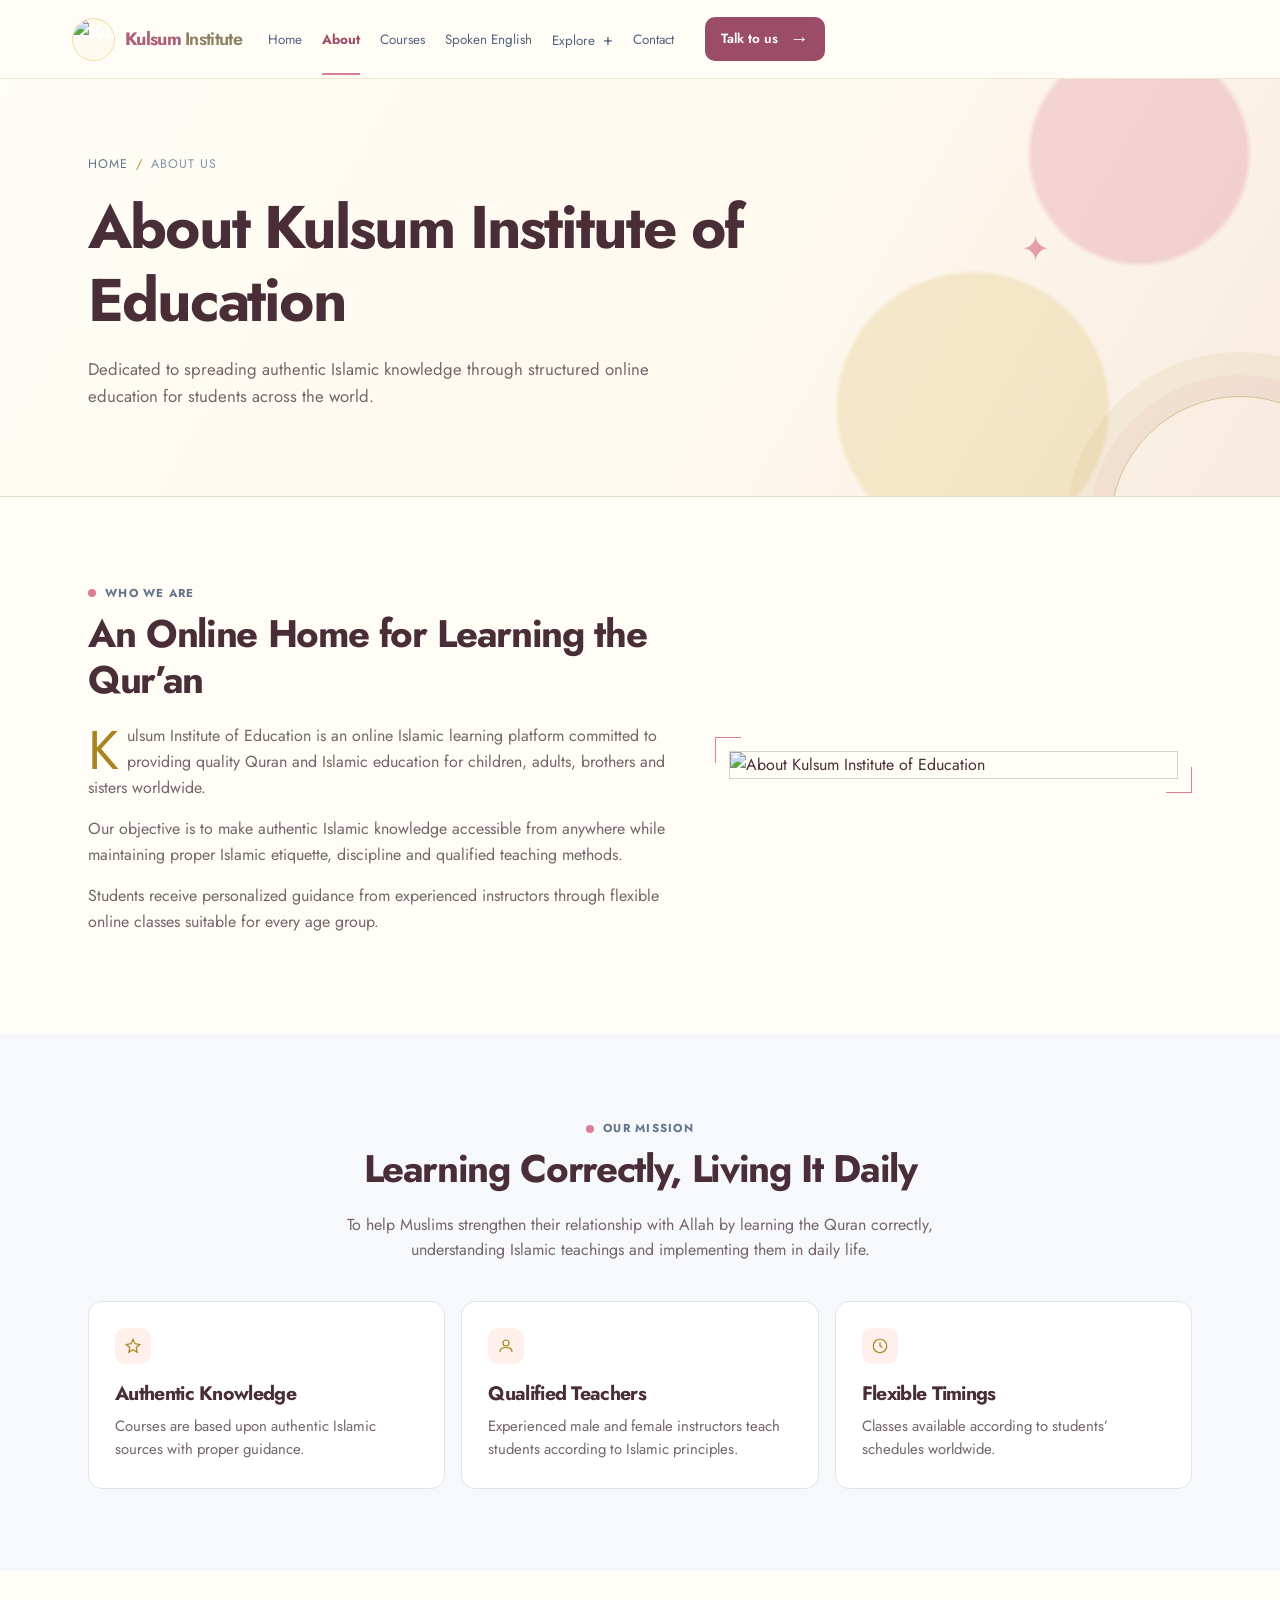
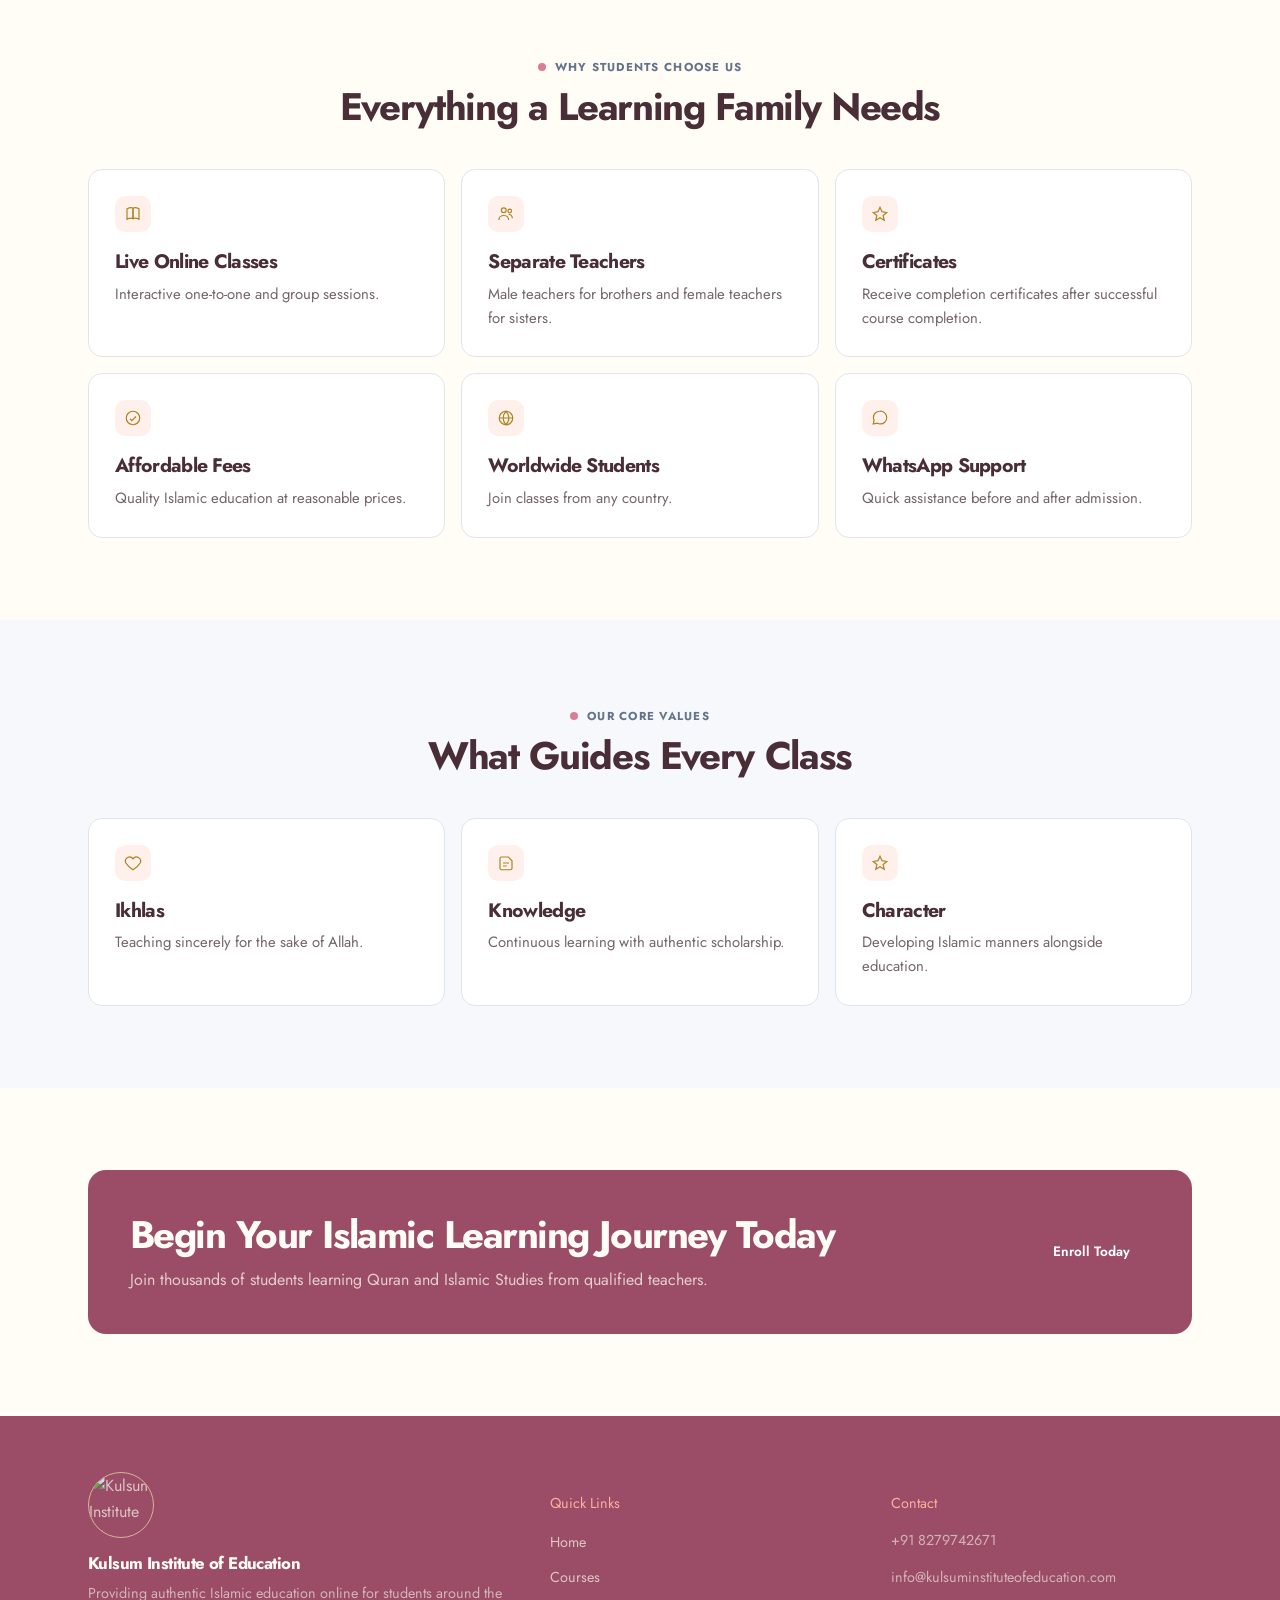
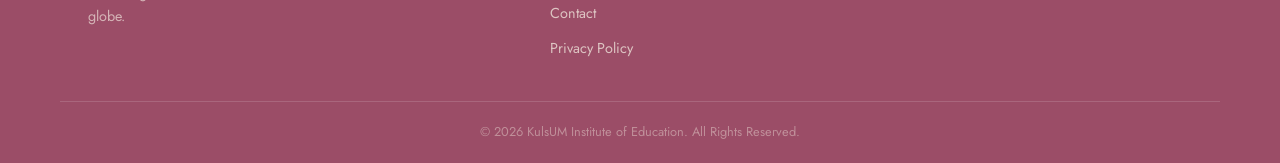
==== about.html @ 6d48fe0d "Add files via upload" ====
<!DOCTYPE html>
<html lang="en">
<head>
<meta charset="UTF-8">
<meta name="viewport" content="width=device-width, initial-scale=1.0">
<title>About Us | Kulsum Institute of Education</title>
<meta name="description" content="Learn about Kulsum Institute of Education, our mission, vision, qualified teachers and commitment to authentic Islamic education.">
<meta name="keywords" content="Kulsum Institute of Education, Quran Classes, Islamic Courses, Education Institute">
<meta name="author" content="Kulsum Institute of Education">
<link rel="preconnect" href="https://fonts.googleapis.com">
<link href="https://fonts.googleapis.com/css2?family=Amiri:wght@400;700&family=Jost:wght@400;500;600;700&display=swap" rel="stylesheet">
<link rel="stylesheet" href="style.css">
<link rel="stylesheet" href="institute.css">
<script defer src="script.js"></script>
</head>
<body>

<!-- HEADER -->
<div class="topbar"><div class="container topbar-inner"><span class="topbar-phrase">بِسْمِ اللّهِ الرَّحْمَٰنِ الرَّحِيمِ</span><span class="topbar-contact"><a href="tel:+918279742671">+91 8279742671</a><a href="mailto:info@kulsuminstituteofeducation.com">info@kulsuminstituteofeducation.com</a></span></div></div>
<header class="site-header">
<div class="container nav-wrap">
<a href="index.html" class="brand">
<div class="brand-logo"><img src="assets/logo/logo.jpg" alt="Kulsum Institute of Education"></div>
<div class="brand-text"><h2>Kulsum Institute of Education</h2><p>Education & Learning</p></div>
</a>
<nav>
<ul class="nav-links">
<li><a href="index.html">Home</a></li>
<li><a href="about.html" class="active">About</a></li>
<li><a href="courses.html">Courses</a></li><li><a href="spoken-english.html">Spoken English</a></li>
<li><a href="free-courses.html">Free Courses</a></li>
<li><a href="free-test.html">Free Test</a></li>
<li><a href="workshop.html">Workshop</a></li>
<li><a href="readers-club.html">Readers Club</a></li>
<li><a href="ebooks.html">Ebooks</a></li>
<li><a href="contact.html">Contact</a></li>
</ul>
</nav>
<a href="contact.html" class="btn btn-gold header-cta">Enroll Now</a>
<button class="nav-toggle" aria-label="Toggle menu" aria-expanded="false"><span></span><span></span><span></span></button>
</div>
</header>

<!-- PAGE HERO -->
<section class="page-hero">
<div class="container">
<div class="breadcrumb"><a href="index.html">Home</a><span>/</span>About Us</div>
<h1>About Kulsum Institute of Education</h1>
<p>Dedicated to spreading authentic Islamic knowledge through structured online education for students across the world.</p>
</div>
</section>

<!-- ABOUT -->
<section class="section">
<div class="container about-grid">
<div>
<div class="eyebrow">Who We Are</div>
<h2>An Online Home for Learning the Qur&rsquo;an</h2>
<p>Kulsum Institute of Education is an online Islamic learning platform committed to providing quality Quran and Islamic education for children, adults, brothers and sisters worldwide.</p>
<p>Our objective is to make authentic Islamic knowledge accessible from anywhere while maintaining proper Islamic etiquette, discipline and qualified teaching methods.</p>
<p>Students receive personalized guidance from experienced instructors through flexible online classes suitable for every age group.</p>
</div>
<div>
<img src="assets/about/about.jpg" alt="About Kulsum Institute of Education">
</div>
</div>
</section>

<!-- MISSION -->
<section class="section section-alt">
<div class="container">
<div class="section-head">
<div class="eyebrow" style="justify-content:center">Our Mission</div>
<h2>Learning Correctly, Living It Daily</h2>
<p>To help Muslims strengthen their relationship with Allah by learning the Quran correctly, understanding Islamic teachings and implementing them in daily life.</p>
</div>
<div class="feature-grid">

<div class="feature-card">
<div class="icon"><svg viewBox="0 0 24 24" fill="none" stroke="currentColor" stroke-width="1.6"><path d="M12 3l2.6 5.9L21 10l-4.8 4 1.4 6.4L12 17l-5.6 3.4L7.8 14 3 10l6.4-1.1L12 3z"/></svg></div>
<h3>Authentic Knowledge</h3>
<p>Courses are based upon authentic Islamic sources with proper guidance.</p>
</div>

<div class="feature-card">
<div class="icon"><svg viewBox="0 0 24 24" fill="none" stroke="currentColor" stroke-width="1.6"><path d="M12 4a4 4 0 100 8 4 4 0 000-8z"/><path d="M4 20c0-3.9 3.6-6 8-6s8 2.1 8 6"/></svg></div>
<h3>Qualified Teachers</h3>
<p>Experienced male and female instructors teach students according to Islamic principles.</p>
</div>

<div class="feature-card">
<div class="icon"><svg viewBox="0 0 24 24" fill="none" stroke="currentColor" stroke-width="1.6"><circle cx="12" cy="12" r="9"/><path d="M12 7v5l3.2 2"/></svg></div>
<h3>Flexible Timings</h3>
<p>Classes available according to students&rsquo; schedules worldwide.</p>
</div>

</div>
</div>
</section>

<!-- WHY -->
<section class="section">
<div class="container">
<div class="section-head">
<div class="eyebrow" style="justify-content:center">Why Students Choose Us</div>
<h2>Everything a Learning Family Needs</h2>
</div>
<div class="feature-grid">

<div class="feature-card">
<div class="icon"><svg viewBox="0 0 24 24" fill="none" stroke="currentColor" stroke-width="1.6"><path d="M4 5c4-2 8-2 8 0v14c0-2-4-2-8 0V5z"/><path d="M20 5c-4-2-8-2-8 0v14c0-2 4-2 8 0V5z"/></svg></div>
<h3>Live Online Classes</h3>
<p>Interactive one-to-one and group sessions.</p>
</div>

<div class="feature-card">
<div class="icon"><svg viewBox="0 0 24 24" fill="none" stroke="currentColor" stroke-width="1.6"><circle cx="9" cy="7" r="3.2"/><path d="M2.5 20c0-3.6 3-6 6.5-6s6.5 2.4 6.5 6"/><circle cx="17" cy="8" r="2.4"/><path d="M15.5 12.3c2.7.4 4.9 2.3 4.9 5.2"/></svg></div>
<h3>Separate Teachers</h3>
<p>Male teachers for brothers and female teachers for sisters.</p>
</div>

<div class="feature-card">
<div class="icon"><svg viewBox="0 0 24 24" fill="none" stroke="currentColor" stroke-width="1.6"><path d="M12 3l2.6 5.9L21 10l-4.8 4 1.4 6.4L12 17l-5.6 3.4L7.8 14 3 10l6.4-1.1L12 3z"/></svg></div>
<h3>Certificates</h3>
<p>Receive completion certificates after successful course completion.</p>
</div>

<div class="feature-card">
<div class="icon"><svg viewBox="0 0 24 24" fill="none" stroke="currentColor" stroke-width="1.6"><path d="M3 12a9 9 0 1018 0 9 9 0 00-18 0z"/><path d="M8 13l2.5 2.5L16 10"/></svg></div>
<h3>Affordable Fees</h3>
<p>Quality Islamic education at reasonable prices.</p>
</div>

<div class="feature-card">
<div class="icon"><svg viewBox="0 0 24 24" fill="none" stroke="currentColor" stroke-width="1.6"><circle cx="12" cy="12" r="9"/><path d="M3 12h18M12 3c2.5 2.6 3.8 5.7 3.8 9s-1.3 6.4-3.8 9c-2.5-2.6-3.8-5.7-3.8-9S9.5 5.6 12 3z"/></svg></div>
<h3>Worldwide Students</h3>
<p>Join classes from any country.</p>
</div>

<div class="feature-card">
<div class="icon"><svg viewBox="0 0 24 24" fill="none" stroke="currentColor" stroke-width="1.6"><path d="M21 11.5a8.4 8.4 0 01-8.9 8.4 8.6 8.6 0 01-3.6-.9L3 20l1.1-5a8.4 8.4 0 01-.9-3.8A8.4 8.4 0 0111.6 3a8.5 8.5 0 019.4 8.5z"/></svg></div>
<h3>WhatsApp Support</h3>
<p>Quick assistance before and after admission.</p>
</div>

</div>
</div>
</section>

<!-- VALUES -->
<section class="section section-alt">
<div class="container">
<div class="section-head">
<div class="eyebrow" style="justify-content:center">Our Core Values</div>
<h2>What Guides Every Class</h2>
</div>
<div class="feature-grid">

<div class="feature-card">
<div class="icon"><svg viewBox="0 0 24 24" fill="none" stroke="currentColor" stroke-width="1.6"><path d="M12 21s-7-4.5-9.5-9A5.5 5.5 0 0112 6.5 5.5 5.5 0 0121.5 12c-2.5 4.5-9.5 9-9.5 9z"/></svg></div>
<h3>Ikhlas</h3>
<p>Teaching sincerely for the sake of Allah.</p>
</div>

<div class="feature-card">
<div class="icon"><svg viewBox="0 0 24 24" fill="none" stroke="currentColor" stroke-width="1.6"><path d="M4 19V6a2 2 0 012-2h9l5 5v10a2 2 0 01-2 2H6a2 2 0 01-2-2z"/><path d="M8 12h8M8 16h5"/></svg></div>
<h3>Knowledge</h3>
<p>Continuous learning with authentic scholarship.</p>
</div>

<div class="feature-card">
<div class="icon"><svg viewBox="0 0 24 24" fill="none" stroke="currentColor" stroke-width="1.6"><path d="M12 3l2.6 5.9L21 10l-4.8 4 1.4 6.4L12 17l-5.6 3.4L7.8 14 3 10l6.4-1.1L12 3z"/></svg></div>
<h3>Character</h3>
<p>Developing Islamic manners alongside education.</p>
</div>

</div>
</div>
</section>

<!-- CTA -->
<section class="section">
<div class="container">
<div class="promo-banner">
<div>
<h2>Begin Your Islamic Learning Journey Today</h2>
<p>Join thousands of students learning Quran and Islamic Studies from qualified teachers.</p>
</div>
<a href="contact.html" class="btn btn-gold">Enroll Today</a>
</div>
</div>
</section>

<!-- FOOTER -->
<footer class="site-footer">
<div class="container footer-grid">
<div>
<h3>Kulsum Institute of Education</h3>
<p>Providing authentic Islamic education online for students around the globe.</p>
</div>
<div>
<h4>Quick Links</h4>
<ul>
<li><a href="index.html">Home</a></li>
<li><a href="courses.html">Courses</a></li>
<li><a href="contact.html">Contact</a></li>
<li><a href="privacy-policy.html">Privacy Policy</a></li>
</ul>
</div>
<div>
<h4>Contact</h4>
<p>+91 8279742671</p>
<p>info@kulsuminstituteofeducation.com</p>
</div>
</div>
<div class="copyright">&copy; 2026 KulsUM Institute of Education. All Rights Reserved.</div>
</footer>

</body>
</html>
---- style.css ----
/* =========================================================
   KulsUM Institute of Education — Design System v2
   An editorial, manuscript-inspired system: deep teal ink,
   antique gold leaf, warm paper. Restrained motion, hairline
   rules, and a single recurring illumination motif rather
   than repeated card chrome.
   Display: Amiri (serif). Body/UI: Jost (sans).
   ========================================================= */

:root{
  --teal-950:#081C1B;
  --teal-900:#0D2E2C;
  --teal-800:#154340;
  --teal-700:#215B56;
  --gold:#A97C34;
  --gold-light:#CBA05C;
  --gold-dark:#7C5A24;
  --paper:#F6F1E4;
  --paper-dim:#ECE1C8;
  --ink:#1B211D;
  --ink-soft:#5A6259;
  --line:rgba(13,46,44,0.16);
  --line-strong:rgba(13,46,44,0.32);
  --line-light:rgba(246,241,228,0.2);
  --rule-gold:rgba(169,124,52,0.55);
  --font-display:'Amiri', 'Georgia', serif;
  --font-body:'Jost', -apple-system, BlinkMacSystemFont, sans-serif;
  --radius:2px;
  --radius-lg:2px;
  --container:1160px;
}

*, *::before, *::after{ box-sizing:border-box; }
html{ scroll-behavior:smooth; }

body{
  margin:0;
  font-family:var(--font-body);
  font-size:16px;
  line-height:1.65;
  color:var(--ink);
  background:var(--paper);
  position:relative;
  -webkit-font-smoothing:antialiased;
}

/* faint paper grain — the one texture cue that says "printed", not "rendered" */
body::before{
  content:'';
  position:fixed;
  inset:0;
  pointer-events:none;
  z-index:0;
  opacity:0.5;
  mix-blend-mode:multiply;
  background-image:url("data:image/svg+xml,%3Csvg xmlns='http://www.w3.org/2000/svg' width='180' height='180'%3E%3Cfilter id='n'%3E%3CfeTurbulence type='fractalNoise' baseFrequency='0.85' numOctaves='2' stitchTiles='stitch'/%3E%3CfeColorMatrix type='matrix' values='0 0 0 0 0  0 0 0 0 0  0 0 0 0 0  0 0 0 0.035 0'/%3E%3C/filter%3E%3Crect width='180' height='180' filter='url(%23n)'/%3E%3C/svg%3E");
}
.site-header, .home-hero, .page-hero, .section, .site-footer{ position:relative; z-index:1; }

h1,h2,h3{
  font-family:var(--font-display);
  color:var(--teal-900);
  line-height:1.22;
  margin:0 0 0.5em;
  font-weight:700;
}
h1{ font-size:clamp(2.05rem, 3.6vw, 2.95rem); letter-spacing:-0.01em; }
h2{ font-size:clamp(1.5rem, 2.4vw, 2.05rem); letter-spacing:-0.005em; }
h3{ font-size:1.15rem; margin-bottom:0.45em; }

p{ margin:0 0 1em; color:var(--ink-soft); max-width:62ch; }
a{ color:var(--teal-800); text-decoration:none; }
img{ max-width:100%; display:block; }

::selection{ background:var(--gold-light); color:var(--teal-950); }
:focus-visible{ outline:2px solid var(--gold-dark); outline-offset:3px; }

@media (prefers-reduced-motion: reduce){
  *{ animation-duration:0.01ms !important; transition-duration:0.01ms !important; scroll-behavior:auto !important; }
}

.container{ width:100%; max-width:var(--container); margin:0 auto; padding:0 28px; }

/* ---------- Buttons ---------- */
.btn{
  display:inline-flex;
  align-items:center;
  justify-content:center;
  gap:8px;
  padding:13px 30px;
  border-radius:var(--radius);
  font-family:var(--font-body);
  font-weight:500;
  font-size:0.82rem;
  text-transform:uppercase;
  letter-spacing:0.08em;
  border:1px solid transparent;
  cursor:pointer;
  transition:background 0.2s ease, color 0.2s ease, border-color 0.2s ease;
}
.btn-gold{ background:var(--gold); color:var(--teal-950); border-color:var(--gold); }
.btn-gold:hover{ background:var(--gold-dark); border-color:var(--gold-dark); }
.btn-outline{ background:transparent; color:var(--teal-800); border-color:var(--teal-800); }
.btn-outline:hover{ background:var(--teal-900); color:var(--paper); border-color:var(--teal-900); }
.btn-outline-light{ background:transparent; color:var(--paper); border-color:var(--line-light); }
.btn-outline-light:hover{ background:var(--paper); color:var(--teal-950); border-color:var(--paper); }
.download-btn{
  display:inline-flex; align-items:center; gap:8px;
  padding:10px 20px; border-radius:var(--radius);
  background:var(--teal-900); color:var(--paper);
  font-size:0.9rem; font-weight:500;
  transition:background 0.2s ease;
}
.download-btn:hover{ background:var(--teal-700); }

/* ---------- Top utility bar ---------- */
.topbar{ background:var(--teal-950); color:rgba(246,241,228,0.7); }
.topbar-inner{
  display:flex; align-items:center; justify-content:space-between;
  gap:20px; padding:8px 28px; font-size:0.82rem;
}
.topbar-phrase{ font-family:var(--font-display); color:var(--gold-light); font-size:0.95rem; }
.topbar-contact{ display:flex; gap:22px; }
.topbar-contact a{ color:rgba(246,241,228,0.68); transition:color 0.15s ease; }
.topbar-contact a:hover{ color:var(--gold-light); }
@media (max-width:760px){ .topbar-contact{ display:none; } .topbar-inner{ justify-content:center; } }

/* ---------- Header ---------- */
.site-header{
  background:rgba(247,242,230,0.96);
  border-bottom:1px solid var(--teal-900);
  position:sticky; top:0; z-index:50;
}
.nav-wrap{ display:flex; align-items:center; gap:24px; padding:15px 28px; }
.brand{ display:flex; align-items:center; gap:12px; margin-right:auto; }
.brand-logo{ width:42px; height:42px; border-radius:50%; overflow:hidden; border:1px solid var(--gold); flex-shrink:0; }
.brand-logo img{ width:100%; height:100%; object-fit:cover; }
.brand-text h2{ font-size:1.02rem; margin:0; color:var(--teal-900); line-height:1.15; }
.brand-text p{ margin:1px 0 0; font-size:0.78rem; font-style:italic; font-family:var(--font-display); color:var(--gold-dark); }

.nav-links{ display:flex; align-items:center; gap:28px; list-style:none; margin:0; padding:0; }
.nav-links a{
  font-size:0.92rem; color:var(--ink);
  padding:6px 0; border-bottom:1px solid transparent;
  transition:color 0.15s ease, border-color 0.15s ease;
}
.nav-links a:hover{ color:var(--teal-900); }
.nav-links a.active{ color:var(--teal-900); font-weight:500; border-bottom-color:var(--gold); }

.header-cta{ margin-left:8px; padding:10px 22px; }

.nav-toggle{
  display:none; flex-direction:column; justify-content:center; gap:5px;
  width:38px; height:38px; background:none;
  border:1px solid var(--line-strong); border-radius:var(--radius); cursor:pointer;
}
.nav-toggle span{ display:block; width:18px; height:1px; margin:0 auto; background:var(--teal-900); }

/* ---------- Corner-bracket photo frame (the one recurring ornament) ---------- */
.about-grid > div:last-child,
.book-highlight > div:first-child,
.home-hero-art{
  position:relative;
  padding:14px;
}
.about-grid > div:last-child::before, .about-grid > div:last-child::after,
.book-highlight > div:first-child::before, .book-highlight > div:first-child::after{
  content:'';
  position:absolute;
  width:26px; height:26px;
  border:1px solid var(--gold);
  z-index:1;
}
.about-grid > div:last-child::before, .book-highlight > div:first-child::before{
  top:0; left:0; border-right:none; border-bottom:none;
}
.about-grid > div:last-child::after, .book-highlight > div:first-child::after{
  bottom:0; right:0; border-left:none; border-top:none;
}
.about-grid img{ border:1px solid var(--line-strong); }

/* ---------- Home hero ---------- */
.home-hero{
  background:var(--teal-900);
  color:var(--paper);
  padding:78px 0 0;
  overflow:hidden;
}
.home-hero-grid{ display:grid; grid-template-columns:1.15fr 0.85fr; gap:56px; align-items:center; padding-bottom:70px; }
.home-hero .eyebrow{ color:var(--gold-light); }
.home-hero .eyebrow::before{ background:var(--gold-light); }
.home-hero h1{ color:var(--paper); }
.home-hero .lead{ color:rgba(247,242,230,0.82); font-size:1.06rem; max-width:50ch; }
.home-hero-actions{ display:flex; gap:16px; flex-wrap:wrap; margin:26px 0 38px; }
.home-hero-stats{ display:flex; gap:40px; flex-wrap:wrap; border-top:1px solid var(--line-light); padding-top:24px; }
.home-hero-stats strong{ display:block; font-family:var(--font-display); font-size:1.6rem; color:var(--gold-light); }
.home-hero-stats span{ font-size:0.8rem; color:rgba(247,242,230,0.62); }
.home-hero-art{ justify-self:center; width:100%; max-width:320px; padding:28px; position:relative; }
.home-hero-art::before{
  content:''; position:absolute; inset:0;
  border:1px solid var(--line-light); border-radius:50%;
}
.home-hero-art::after{
  content:''; position:absolute; inset:14px;
  border:1px solid rgba(203,160,92,0.4); border-radius:50%;
}
.home-hero-art img{ width:100%; aspect-ratio:1; border-radius:50%; object-fit:cover; border:2px solid var(--gold); position:relative; z-index:1; }

/* single, deliberate divider rule instead of a tiled pattern strip */
.pattern-divider{
  height:1px;
  background:linear-gradient(90deg, transparent, var(--rule-gold) 50%, transparent);
  position:relative;
}
.pattern-divider::before{
  content:'';
  position:absolute; left:50%; top:50%;
  transform:translate(-50%,-50%) rotate(45deg);
  width:9px; height:9px;
  background:var(--paper);
  border:1px solid var(--gold);
  box-shadow:0 0 0 8px var(--paper);
}
.home-hero + .pattern-divider::before,
.section-alt + .pattern-divider::before{ background:var(--paper); }

/* ---------- Page hero (interior pages) ---------- */
.page-hero{ background:var(--teal-900); color:var(--paper); padding:50px 0 56px; }
.page-hero h1{ color:var(--paper); margin-bottom:0.3em; }
.page-hero p{ color:rgba(247,242,230,0.78); max-width:60ch; }
.breadcrumb{ display:flex; align-items:center; gap:8px; font-size:0.83rem; color:rgba(247,242,230,0.55); margin-bottom:16px; }
.breadcrumb a{ color:rgba(247,242,230,0.85); }
.breadcrumb span{ color:var(--gold); }

/* ---------- Sections & eyebrow (no tracked-out caps — an italic running head instead) ---------- */
.section{ padding:76px 0; }
.section-alt{ background:var(--paper-dim); }
.section-head{ max-width:620px; margin:0 auto 44px; text-align:center; }
.section-head p{ margin:0 auto; }
.section-head.align-left, .section-head.align-left p{ text-align:left; margin-left:0; }
.eyebrow{
  display:inline-flex; align-items:center; gap:9px;
  font-family:var(--font-display); font-style:italic;
  font-size:1rem; font-weight:400;
  color:var(--gold-dark); margin-bottom:8px;
}
.eyebrow::before{ content:''; width:7px; height:7px; background:var(--gold); transform:rotate(45deg); flex-shrink:0; }

/* ---------- About / book layout ---------- */
.about-grid, .book-highlight{ display:grid; grid-template-columns:1.1fr 0.9fr; gap:56px; align-items:center; }
.book-cover{ max-width:260px; margin:0 auto; border:1px solid var(--line-strong); }
.about-grid p:first-of-type::first-letter{
  font-family:var(--font-display);
  font-size:3.4rem;
  float:left;
  line-height:0.8;
  padding:6px 8px 0 0;
  color:var(--gold-dark);
}

/* ---------- "Why choose us" style feature list — editorial index, not a card kit ---------- */
.feature-grid{
  display:grid;
  grid-template-columns:repeat(3, 1fr);
  gap:0;
  border-top:1px solid var(--line);
  border-left:1px solid var(--line);
}
.feature-card{
  padding:34px 30px;
  border-right:1px solid var(--line);
  border-bottom:1px solid var(--line);
  counter-increment:feat;
  transition:background 0.2s ease;
}
.feature-card:hover{ background:rgba(169,124,52,0.05); }
.feature-grid{ counter-reset:feat; }
.feature-card .icon{
  width:36px; height:36px;
  display:flex; align-items:center; justify-content:center;
  border:1px solid var(--gold);
  color:var(--teal-800);
  margin-bottom:18px;
  transition:color 0.2s ease, border-color 0.2s ease;
}
.feature-card .icon svg{ width:18px; height:18px; }
.feature-card:hover .icon{ color:var(--gold-dark); border-color:var(--gold-dark); }
.feature-card p{ font-size:0.93rem; margin-bottom:0; }

/* ---------- Course cards — the one place a real "card" earns its keep ---------- */
.course-grid{ display:grid; grid-template-columns:repeat(3, 1fr); gap:2px; background:var(--line); border:1px solid var(--line); }
.course-card{ background:var(--paper); display:flex; flex-direction:column; transition:border-color 0.2s ease; }
.course-card-media{
  background:var(--teal-900);
  padding:30px 30px 22px;
  display:flex; align-items:flex-start; justify-content:space-between;
  color:var(--gold-light);
}
.course-card-media svg{ width:30px; height:30px; }
.course-grid{ counter-reset:course; }
.course-card-media::after{
  counter-increment:course;
  content:'0' counter(course);
  font-family:var(--font-display); font-style:italic;
  font-size:1.4rem; color:rgba(217,179,107,0.55);
}
.course-card-body{ padding:26px 26px 28px; flex:1; display:flex; flex-direction:column; }
.course-meta{ display:flex; gap:14px; margin-bottom:12px; }
.course-meta span{ font-size:0.72rem; font-weight:500; color:var(--gold-dark); }
.course-meta span:not(:last-child){ border-right:1px solid var(--line-strong); padding-right:14px; }
.course-card-body p{ font-size:0.92rem; margin-bottom:20px; }
.course-card-body .btn{ margin-top:auto; align-self:flex-start; }

/* ---------- Free courses ---------- */
.free-grid{ display:grid; grid-template-columns:repeat(2, 1fr); gap:1px; background:var(--line); border:1px solid var(--line); }
.free-card{ background:var(--paper); display:flex; gap:20px; padding:30px; }
.free-card .icon{
  width:40px; height:40px; flex-shrink:0;
  display:flex; align-items:center; justify-content:center;
  border:1px solid var(--gold); color:var(--teal-800);
}
.free-card .icon svg{ width:20px; height:20px; }
.tag{ display:inline-block; font-family:var(--font-display); font-style:italic; font-size:0.85rem; color:var(--gold-dark); margin-bottom:4px; }
.free-card p{ font-size:0.92rem; margin-bottom:14px; }

/* ---------- Ebooks ---------- */
.ebook-grid{ display:grid; grid-template-columns:repeat(4, 1fr); gap:26px; }
.ebook-card{ border:1px solid var(--line); }
.ebook-cover{ width:100%; aspect-ratio:3/4; object-fit:cover; filter:grayscale(0.15); transition:filter 0.3s ease, transform 0.3s ease; }
.ebook-card:hover .ebook-cover{ filter:grayscale(0); transform:scale(1.02); }
.ebook-card{ overflow:hidden; }
.ebook-card-body{ padding:18px 18px 22px; }
.ebook-card-body p{ font-size:0.87rem; margin-bottom:14px; }
.ebook-card-body h3{ font-size:1rem; }

/* ---------- Promo banner ---------- */
.promo-banner{
  display:flex; align-items:center; justify-content:space-between; gap:30px; flex-wrap:wrap;
  background:var(--teal-900); color:var(--paper);
  border-top:2px solid var(--gold);
  padding:38px 46px;
}
.promo-banner h2{ color:var(--paper); margin-bottom:8px; }
.promo-banner p{ color:rgba(247,242,230,0.78); margin-bottom:0; }

/* ---------- Testimonials — one pull quote, two supporting, not three identical cards ---------- */
.testimonial-grid{ display:grid; grid-template-columns:1fr 1fr; gap:8px 48px; }
.testimonial-card{ padding-top:22px; border-top:1px solid var(--line); }
.testimonial-card:first-child{
  grid-column:1 / -1;
  border-top:none;
  padding-top:0;
}
.testimonial-card:first-child .quote{ font-size:1.5rem; max-width:46ch; }
.testimonial-card:first-child::before{ content:'\201C'; display:block; font-family:var(--font-display); font-size:3.4rem; color:var(--gold-light); line-height:0.6; margin-bottom:18px; }
.quote{ font-family:var(--font-display); font-size:1.05rem; color:var(--ink); font-style:italic; margin-bottom:14px; }
.testimonial-name{ font-size:0.85rem; color:var(--gold-dark); font-weight:500; }

/* ---------- Steps ---------- */
.step-grid{ display:grid; grid-template-columns:repeat(4, 1fr); gap:30px; }
.step{ border-left:1px solid var(--gold); padding-left:18px; }
.step-num{ font-family:var(--font-display); font-style:italic; font-size:1.5rem; color:var(--gold-dark); display:block; margin-bottom:6px; }
.step p{ font-size:0.92rem; }

/* ---------- Workshop ---------- */
.workshop-highlight{ display:grid; grid-template-columns:1fr 1fr; margin-bottom:56px; border:1px solid var(--line); }
.workshop-highlight-media{ background:var(--teal-900); color:var(--paper); padding:44px; display:flex; flex-direction:column; justify-content:center; }
.workshop-highlight-media h2{ color:var(--paper); }
.workshop-highlight-body{ padding:44px; display:flex; flex-direction:column; justify-content:center; background:var(--paper); }
.workshop-highlight-body ul{ list-style:none; margin:0 0 26px; padding:0; }
.workshop-highlight-body li{ display:flex; justify-content:space-between; padding:11px 0; border-bottom:1px solid var(--line); font-size:0.93rem; }
.workshop-highlight-body li span:first-child{ color:var(--ink-soft); }
.workshop-highlight-body li span:last-child{ font-weight:500; color:var(--teal-900); }

.workshop-list{ display:flex; flex-direction:column; }
.workshop-item{ display:flex; gap:22px; align-items:center; padding:22px 0; border-bottom:1px solid var(--line); }
.date-badge{
  width:56px; height:56px; flex-shrink:0;
  display:flex; flex-direction:column; align-items:center; justify-content:center;
  border:1px solid var(--teal-900); color:var(--teal-900);
}
.date-badge strong{ font-family:var(--font-display); font-size:1.15rem; line-height:1; }
.date-badge span{ font-size:0.66rem; letter-spacing:0.03em; color:var(--gold-dark); }
.workshop-item p{ margin-bottom:0; font-size:0.92rem; }

/* ---------- Contact page ---------- */
.contact-grid{ display:grid; grid-template-columns:1.4fr 1fr; gap:44px; align-items:start; }
.contact-form{ background:var(--paper); border:1px solid var(--line-strong); padding:34px; }
.contact-info-card, .contact-hours{ border:1px solid var(--line); padding:26px; margin-bottom:22px; }
.contact-info-list{ list-style:none; margin:0; padding:0; }
.contact-info-list li{ display:flex; align-items:center; gap:12px; padding:12px 0; border-bottom:1px solid var(--line); font-size:0.93rem; color:var(--ink); }
.contact-info-list li:last-child{ border-bottom:0; }
.contact-info-list .icon{ width:32px; height:32px; flex-shrink:0; display:flex; align-items:center; justify-content:center; border:1px solid var(--gold); color:var(--teal-800); }
.contact-info-list .icon svg{ width:15px; height:15px; }
.contact-hours ul{ list-style:none; margin:0; padding:0; }
.contact-hours li{ display:flex; justify-content:space-between; padding:9px 0; font-size:0.89rem; border-bottom:1px solid var(--line); }
.contact-hours li:last-child{ border-bottom:0; }
.contact-hours li span:first-child{ color:var(--ink); font-weight:500; }
.contact-hours li span:last-child{ color:var(--ink-soft); }

input[type="text"], input[type="email"], input[type="tel"], textarea, select{
  width:100%; font-family:var(--font-body); font-size:0.95rem;
  padding:12px 14px; border:1px solid var(--line-strong); border-radius:var(--radius);
  background:var(--paper); color:var(--ink); margin-bottom:16px;
}
input:focus, textarea:focus, select:focus{ outline:none; border-color:var(--gold); }
.form-success{ display:none; border:1px solid var(--gold); border-left:3px solid var(--gold); padding:14px 18px; color:var(--teal-900); font-size:0.92rem; margin-top:14px; }
.form-success.show{ display:block; }

/* ---------- Free test / quiz pages ---------- */
.test-intro{ max-width:660px; margin:0 auto 50px; text-align:center; }
.test-shell{ background:var(--paper); border:1px solid var(--line-strong); padding:42px; max-width:760px; margin:0 auto; }
.test-header{ margin-bottom:26px; border-bottom:2px solid var(--teal-900); padding-bottom:18px; }
.test-header h2{ margin-bottom:4px; }
.test-header p{ margin-bottom:0; font-size:0.9rem; }
.test-question{ margin-bottom:28px; }
.test-question h3{ font-size:1rem; margin-bottom:12px; color:var(--ink); }
.test-options{ display:flex; flex-direction:column; gap:0; }
.test-option{
  display:flex; align-items:center; gap:10px;
  padding:12px 4px; border-bottom:1px solid var(--line);
  cursor:pointer; font-size:0.93rem; transition:color 0.15s ease;
}
.test-option:hover{ color:var(--teal-900); }
.test-option input{ accent-color:var(--gold-dark); width:16px; height:16px; }
.test-actions{ display:flex; gap:14px; margin-top:14px; flex-wrap:wrap; }
.test-result{ display:none; margin-top:32px; padding-top:28px; border-top:1px solid var(--line); text-align:center; }
.test-result.show{ display:block; }
.test-score{ font-family:var(--font-display); font-size:2.3rem; color:var(--gold-dark); margin-bottom:8px; }
.test-result p{ margin:0 auto 18px; }
.test-result .btn{ margin:0 6px; }
#topic-grid .feature-card{ text-align:left; border:1px solid var(--line); }

/* ---------- Footer ---------- */
.site-footer{ background:var(--teal-950); color:rgba(247,242,230,0.72); padding:56px 0 0; border-top:2px solid var(--gold); }
.footer-grid{ display:grid; grid-template-columns:1.4fr 1fr 1fr; gap:40px; padding-bottom:40px; border-bottom:1px solid var(--line-light); }
.site-footer h3, .site-footer h4{ color:var(--paper); }
.site-footer h3{ font-size:1.05rem; font-family:var(--font-display); }
.site-footer h4{ font-size:0.9rem; font-style:italic; font-family:var(--font-display); font-weight:400; color:var(--gold-light); margin-bottom:14px; }
.site-footer p{ color:rgba(247,242,230,0.62); font-size:0.9rem; }
.site-footer ul{ list-style:none; margin:0; padding:0; display:flex; flex-direction:column; gap:10px; }
.site-footer a{ color:rgba(247,242,230,0.72); font-size:0.9rem; }
.site-footer a:hover{ color:var(--gold-light); }
.copyright{ text-align:center; font-size:0.8rem; padding:20px 0; color:rgba(247,242,230,0.4); }

/* ---------- Responsive ---------- */
@media (max-width: 980px){
  .home-hero-grid, .about-grid, .book-highlight, .contact-grid, .workshop-highlight{ grid-template-columns:1fr; }
  .home-hero-art{ order:-1; max-width:200px; }
  .feature-grid{ grid-template-columns:repeat(2, 1fr); }
  .course-grid, .testimonial-grid{ grid-template-columns:repeat(2, 1fr); }
  .free-grid{ grid-template-columns:1fr; }
  .ebook-grid{ grid-template-columns:repeat(2, 1fr); }
  .step-grid{ grid-template-columns:repeat(2, 1fr); }
  .footer-grid{ grid-template-columns:1fr 1fr; }
}

@media (max-width: 760px){
  .nav-links{
    display:none; position:absolute; top:100%; left:0; right:0;
    flex-direction:column; align-items:flex-start; gap:2px;
    background:var(--paper); border-bottom:1px solid var(--line);
    padding:12px 28px 20px;
  }
  .nav-links.open{ display:flex; }
  .nav-links a{ display:block; padding:12px 0; width:100%; }
  .nav-toggle{ display:flex; }
  .header-cta{ display:none; }
  .nav-wrap{ position:relative; flex-wrap:wrap; }

  .feature-grid, .course-grid, .testimonial-grid, .ebook-grid, .step-grid{ grid-template-columns:1fr; }
  .testimonial-card:first-child .quote{ font-size:1.25rem; }
  .promo-banner{ flex-direction:column; align-items:flex-start; padding:32px 28px; }
  .section{ padding:52px 0; }
  .home-hero{ padding:52px 0 0; text-align:left; }
  .home-hero-grid{ padding-bottom:48px; }
  .home-hero-stats{ gap:26px; }
  .test-shell{ padding:24px; }
  .workshop-item{ align-items:flex-start; }
}

/* -----------------------------------------------------------------
   General institute skin for the specialist and resource pages.
   It intentionally supersedes the original manuscript theme so each
   page shares the new Home / Courses visual language.
   ----------------------------------------------------------------- */
:root{--teal-950:#102A43;--teal-900:#102A43;--teal-800:#183B63;--teal-700:#315D8E;--gold:#FF8066;--gold-light:#FFA08D;--gold-dark:#D85B43;--paper:#fff;--paper-dim:#F7F8FC;--ink:#172B4D;--ink-soft:#61708A;--line:rgba(44,72,111,.13);--line-strong:rgba(44,72,111,.24);--font-display:'Jost',Arial,sans-serif;--font-body:'Jost',Arial,sans-serif;--radius:14px;--radius-lg:18px}
body{background:#fff;font-family:var(--font-body);line-height:1.6}body::before{display:none}h1,h2,h3{font-family:var(--font-display);letter-spacing:-.035em;font-weight:700;color:var(--ink)}h1{font-size:clamp(2.35rem,4.7vw,4.15rem)}h2{font-size:clamp(1.8rem,3vw,2.65rem)}h3{font-size:1.22rem}p{color:var(--ink-soft)}.topbar{display:none}.site-header{background:rgba(255,255,255,.96);border-bottom:1px solid #e6ebf1;box-shadow:none}.nav-wrap{min-height:78px;padding-top:14px;padding-bottom:14px}.brand-logo{width:38px;height:38px;border:0;border-radius:10px}.brand-text h2{font-family:var(--font-body);font-size:1rem;letter-spacing:-.04em}.brand-text p{font-family:var(--font-body);font-style:normal;font-size:.67rem;text-transform:uppercase;letter-spacing:.08em;color:#7b8aa0}.nav-links{gap:18px}.nav-links a{font-size:.84rem;color:#53647e}.nav-links a.active{color:var(--navy,#102A43);border-bottom:2px solid var(--gold)}.btn{border-radius:10px;text-transform:none;letter-spacing:0;font-size:.85rem;font-weight:600;padding:12px 19px}.btn-gold{background:var(--teal-950);border-color:var(--teal-950);color:#fff}.btn-gold:hover{background:#183b63;border-color:#183b63}.btn-outline{border-color:#cbd5e3;color:var(--teal-950)}.btn-outline:hover{background:var(--teal-950)}.page-hero{background:#F7F8FC;padding:76px 0 70px;border-bottom:1px solid #e8edf3}.page-hero h1{color:var(--ink);max-width:750px}.page-hero p{color:var(--ink-soft);font-size:1.05rem}.breadcrumb{font-family:var(--font-body);font-size:.78rem;text-transform:uppercase;letter-spacing:.08em;color:#8794a7}.breadcrumb a{color:#64748b}.breadcrumb span{color:var(--gold)}.section{padding:82px 0}.section-alt{background:#F7F8FC}.section-head{max-width:680px;margin-bottom:38px}.eyebrow{font-family:var(--font-body);font-size:.72rem;font-style:normal;font-weight:700;text-transform:uppercase;letter-spacing:.11em;color:#64748b}.eyebrow::before{width:8px;height:8px;background:var(--gold);border-radius:50%;transform:none}.feature-grid{gap:16px;background:none;border:0;grid-template-columns:repeat(3,1fr)}.feature-card{border:1px solid #dfe5ee;border-radius:14px;padding:26px;background:#fff;transition:transform .2s,box-shadow .2s}.feature-card:hover{background:#fff;transform:translateY(-4px);box-shadow:0 12px 25px rgba(26,55,91,.09)}.feature-card .icon{border:0;background:#fff0ec;border-radius:10px;color:var(--gold-dark)}.course-grid,.free-grid{gap:16px;background:none;border:0}.course-card,.free-card{border:1px solid #dfe5ee;border-radius:14px;overflow:hidden}.course-card-media{background:#dfeaff;color:var(--teal-900);padding:28px}.course-card-body{padding:24px}.course-meta span{color:var(--gold-dark)}.promo-banner{background:var(--teal-950);border:0;border-radius:18px;padding:42px}.promo-banner h2{font-family:var(--font-body);letter-spacing:-.04em}.testimonial-card{border-color:#dfe5ee}.testimonial-card:first-child::before{color:var(--gold)}.about-grid,.book-highlight{gap:44px}.about-grid p:first-of-type::first-letter{color:var(--gold-dark)}.step{border-color:var(--gold)}.step-num{font-family:var(--font-body);font-style:normal;color:var(--gold-dark)}.workshop-highlight{border:0;border-radius:18px;overflow:hidden}.workshop-highlight-media{background:var(--teal-950)}.workshop-highlight-body{background:#fff}.date-badge{border-color:#dfe5ee;border-radius:10px}.contact-form,.contact-info-card,.contact-hours,.test-shell{border-color:#dfe5ee;border-radius:14px;box-shadow:none}.contact-form{background:#fff}.contact-info-list .icon{border:0;background:#fff0ec;border-radius:8px;color:var(--gold-dark)}input[type="text"],input[type="email"],input[type="tel"],textarea,select{background:#fff;border-color:#cdd6e2;border-radius:9px}.test-header{border-color:var(--gold)}.test-option{border-color:#e7ecf2}.test-score{font-family:var(--font-body);font-style:normal;color:var(--gold-dark)}.site-footer{background:#102A43;border:0}.footer-grid{border-color:rgba(255,255,255,.14)}.site-footer h3,.site-footer h4{font-family:var(--font-body);font-style:normal}.site-footer h4{color:#ffad9c}
@media(max-width:760px){.nav-links{background:#fff}.feature-grid{grid-template-columns:1fr}.page-hero{padding:58px 0}.section{padding:58px 0}.feature-card{padding:22px}.promo-banner{padding:30px 24px}}

/* Complete shared navigation, also used by resource and assessment pages. */
.site-header.inst-header{background:rgba(255,255,255,.96);border-bottom:1px solid #e6ebf1;box-shadow:none}.site-header .inst-container{max-width:1200px;margin:auto;padding-left:32px;padding-right:32px}.site-header .inst-nav{height:78px;display:flex;align-items:center;gap:26px}.site-header .inst-brand{display:flex;align-items:center;gap:10px;font:700 18px 'Jost',Arial,sans-serif;letter-spacing:-.7px;white-space:nowrap}.site-header .inst-brand b{font-weight:600;color:#70809a}.site-header .inst-mark{width:34px;height:34px;border-radius:10px;display:grid;place-items:center;background:#102A43;color:#fff;font:800 18px 'Jost',Arial,sans-serif}.site-header .inst-links{display:flex;align-items:center;gap:20px;list-style:none;padding:0;margin:0 0 0 auto}.site-header .inst-links a,.site-header .inst-dropdown summary{font-size:.84rem;color:#53647e;padding:27px 0 24px;border-bottom:2px solid transparent}.site-header .inst-links a.active{color:#102A43;border-color:#ff8066;font-weight:700}.site-header .inst-button{display:inline-flex;align-items:center;gap:12px;border-radius:10px;padding:11px 16px;font-size:.84rem;font-weight:600}.site-header .inst-button-dark{background:#102A43;color:#fff}.site-header .inst-menu{display:none;background:none;border:0;margin-left:auto;padding:8px}.site-header .inst-menu span{display:block;width:23px;height:2px;background:#102A43;margin:5px}.site-header .inst-dropdown{position:relative}.site-header .inst-dropdown details{position:relative}.site-header .inst-dropdown summary{cursor:pointer;list-style:none}.site-header .inst-dropdown summary::-webkit-details-marker{display:none}.site-header .inst-dropdown-panel{position:absolute;top:58px;right:-18px;width:218px;padding:10px;background:#fff;border:1px solid #dfe5ee;border-radius:12px;box-shadow:0 14px 30px rgba(25,50,85,.14);z-index:25}.site-header .inst-dropdown-panel a{display:block;padding:9px 10px!important;border:0!important;font-size:13px!important}.site-header .inst-dropdown-panel a:hover,.site-header .inst-dropdown-panel a.active{background:#f4f7fc;border-radius:7px;color:#102A43!important}.site-header .inst-dropdown-panel a.active{font-weight:700}
@media(max-width:760px){.site-header .inst-container{padding-left:21px;padding-right:21px}.site-header .inst-nav{height:68px}.site-header .inst-menu{display:block}.site-header .inst-links{display:none;position:absolute;top:68px;left:0;right:0;background:#fff;padding:10px 21px 19px;border-bottom:1px solid #dfe5ee;flex-direction:column;align-items:stretch;gap:0}.site-header .inst-links.open{display:flex}.site-header .inst-links a,.site-header .inst-dropdown summary{display:block;padding:11px 0;border-width:0}.site-header .nav-cta{display:none}.site-header .inst-dropdown-panel{position:static;width:auto;border:0;box-shadow:none;padding:0 0 4px 12px;background:transparent}.site-header .inst-dropdown-panel a{padding:8px 4px!important}}

/* Logo-led refinements for every legacy page. */
:root{--teal-950:#3D4936;--teal-900:#3D4936;--teal-800:#596344;--teal-700:#74805D;--gold:#DB7D96;--gold-light:#EAA2B3;--gold-dark:#A98522;--paper:#FFFDF6;--paper-dim:#FAF6ED;--ink:#34402F;--ink-soft:#687061;--line:rgba(82,91,59,.15);--line-strong:rgba(82,91,59,.25)}
body{background:#fffdf6}.site-footer{background:#3D4936}.site-header.inst-header{background:rgba(255,253,246,.96);border-color:#eee6d0}.site-header .inst-brand b{color:#8a8060}.site-header .inst-mark{width:43px;height:43px;border-radius:50%;display:grid;place-items:center;background:#fffaf0;overflow:hidden;border:1px solid #eadca9;flex:0 0 auto}.site-header .inst-mark img{width:100%;height:100%;object-fit:cover}.site-header .inst-links a.active{color:#3D4936;border-color:#db7d96}.site-header .inst-button-dark{background:#3D4936}.site-header .inst-menu span{background:#3D4936}.site-header .inst-dropdown-panel a:hover,.site-header .inst-dropdown-panel a.active{background:#fbf4ef;color:#3D4936!important}.footer-logo{display:block;width:66px;height:66px;object-fit:cover;border-radius:50%;border:1px solid rgba(234,220,169,.72);margin:0 0 15px}

/* Shared colourful hero for all interior pages. */
.page-hero{position:relative;isolation:isolate;overflow:hidden;background:radial-gradient(circle at 89% 18%,rgba(219,125,150,.28) 0 9%,transparent 9.5%),radial-gradient(circle at 76% 79%,rgba(215,185,87,.23) 0 13%,transparent 13.5%),linear-gradient(120deg,#fffdf6 0%,#fff9ef 58%,#f8ebdf 100%);border-bottom-color:#eadfca}.page-hero::before{content:'';position:absolute;width:260px;height:260px;right:-90px;bottom:-160px;border:1px solid rgba(157,132,33,.42);border-radius:50%;box-shadow:0 0 0 21px rgba(219,125,150,.08),0 0 0 44px rgba(157,132,33,.07);z-index:-1}.page-hero::after{content:'✦';position:absolute;right:18%;top:34%;font-size:35px;color:#DB7D96;opacity:.72;z-index:-1}.page-hero h1{color:#34402F}.page-hero p{color:#5f6856}.breadcrumb{position:relative;z-index:1}.page-hero .breadcrumb span{color:#A98522}

/* Logo-led rose primary replaces every legacy dark-green primary element. */
:root{--teal-950:#9B4D67;--teal-900:#9B4D67;--teal-800:#AD6078;--teal-700:#C47D91;--ink:#492E38;--ink-soft:#75656B}.site-footer{background:#9B4D67}.site-header .inst-button-dark{background:#9B4D67}.site-header .inst-menu span{background:#9B4D67}.site-header .inst-links a.active{color:#9B4D67}.site-header .inst-dropdown-panel a:hover,.site-header .inst-dropdown-panel a.active{color:#9B4D67!important}.page-hero h1{color:#492E38}.page-hero p{color:#75656B}.btn-gold{background:#9B4D67;border-color:#9B4D67}.btn-gold:hover{background:#7D3B52;border-color:#7D3B52}.btn-outline{color:#9B4D67}.btn-outline:hover{background:#9B4D67;border-color:#9B4D67}.promo-banner,.workshop-highlight-media{background:#9B4D67}
---- institute.css ----
:root{--navy:#102a43;--ink:#172b4d;--muted:#61708a;--cream:#f7f8fc;--line:#dfe5ee;--coral:#ff8066;--blue:#5c8cf6;--yellow:#f6c84c;--radius:18px}*{box-sizing:border-box}.institute-site{margin:0;background:#fff;color:var(--ink);font:400 16px/1.55 'DM Sans',Arial,sans-serif}.institute-site a{text-decoration:none;color:inherit}.inst-container{max-width:1200px;margin:auto;padding-left:32px;padding-right:32px}.inst-header{background:rgba(255,255,255,.94);border-bottom:1px solid #edf0f4;position:sticky;top:0;z-index:20;backdrop-filter:blur(10px)}.inst-nav{height:78px;display:flex;align-items:center;gap:30px}.inst-brand{display:flex;align-items:center;gap:10px;font:700 18px 'Plus Jakarta Sans',sans-serif;letter-spacing:-.7px;white-space:nowrap}.inst-brand b{font-weight:600;color:#70809a}.inst-mark{width:34px;height:34px;border-radius:10px;display:grid;place-items:center;background:var(--navy);color:#fff;font:800 18px 'Plus Jakarta Sans',sans-serif}.inst-links{display:flex;align-items:center;gap:28px;list-style:none;padding:0;margin:0 0 0 auto}.inst-links a{font-size:14px;color:#53647e;padding:28px 0 25px;border-bottom:2px solid transparent}.inst-links a:hover,.inst-links a.active{color:var(--navy);border-color:var(--coral);font-weight:700}.inst-button{display:inline-flex;align-items:center;justify-content:center;gap:18px;border-radius:10px;padding:14px 19px;font-size:14px;font-weight:700;transition:transform .2s,background .2s}.inst-button:hover{transform:translateY(-2px)}.inst-button span,.text-link span{font-size:19px;line-height:12px}.inst-button-dark{background:var(--navy);color:#fff}.inst-button-light{background:#fff;color:var(--navy)}.nav-cta{margin-left:5px;padding:11px 16px}.inst-menu{display:none;background:none;border:0;margin-left:auto;padding:8px}.inst-menu span{display:block;width:23px;height:2px;background:var(--navy);margin:5px}
.inst-hero{overflow:hidden;background:linear-gradient(115deg,#f8faff 0%,#f8faff 63%,#f4f1ff 100%);padding:86px 0 72px}.hero-layout{display:grid;grid-template-columns:1.03fr .97fr;gap:62px;align-items:center}.inst-kicker{display:flex;align-items:center;gap:9px;margin:0 0 15px;color:#66738b;font-size:12px;font-weight:700;text-transform:uppercase;letter-spacing:1.2px}.inst-kicker i{height:9px;width:9px;background:var(--coral);border-radius:50%;display:inline-block}.hero-copy h1,.course-hero h1{font:800 clamp(42px,5vw,68px)/1.06 'Plus Jakarta Sans',sans-serif;letter-spacing:-3.4px;margin:0 0 23px;max-width:680px}.hero-copy h1 em{font-style:normal;color:var(--coral)}.hero-lead{color:var(--muted);font-size:18px;max-width:570px;margin:0}.hero-actions{display:flex;align-items:center;gap:27px;margin:33px 0 52px}.text-link{font-size:14px;font-weight:700;color:var(--navy);display:inline-flex;align-items:center;gap:8px}.text-link:hover{color:var(--coral)}.hero-proof{display:flex;border-top:1px solid #dce3ef;padding-top:22px}.hero-proof div{padding:0 25px;border-left:1px solid #dce3ef}.hero-proof div:first-child{border:0;padding-left:0}.hero-proof strong{display:block;font:700 20px 'Plus Jakarta Sans',sans-serif}.hero-proof span{font-size:12px;color:#78869b}.hero-visual{height:406px;position:relative;isolation:isolate}.hero-visual:before{content:'';position:absolute;inset:24px 10px 8px;background:#e6eaff;border-radius:52% 48% 45% 55% / 53% 43% 57% 47%;transform:rotate(-9deg);z-index:-3}.visual-orbit{border:1px solid #bdc8ed;border-radius:50%;position:absolute}.orbit-one{width:380px;height:250px;left:46px;top:91px;transform:rotate(-28deg)}.orbit-two{width:250px;height:380px;left:119px;top:28px;transform:rotate(30deg)}.hero-core{position:absolute;width:210px;height:210px;border-radius:50%;background:var(--navy);color:#fff;left:50%;top:50%;transform:translate(-50%,-50%);display:flex;align-items:center;justify-content:center;box-shadow:0 21px 42px rgba(35,51,91,.22)}.hero-core strong{font:800 70px 'Plus Jakarta Sans',sans-serif;letter-spacing:-6px}.core-small{position:absolute;top:48px;font-size:10px;letter-spacing:2px;font-weight:700;color:#b7c8ec}.core-ring{position:absolute;bottom:26px;font-size:10px;letter-spacing:4px;color:#ffb6a6}.hero-panel{position:absolute;background:rgba(255,255,255,.96);border-radius:12px;padding:14px 17px;box-shadow:0 12px 30px rgba(50,69,111,.12);display:flex;gap:10px;align-items:center;z-index:2}.hero-panel b{display:block;font-size:12px}.hero-panel small{display:block;font-size:10px;color:#78869b}.panel-top{top:31px;right:7px}.panel-bottom{bottom:22px;left:0}.panel-icon{width:30px;height:30px;border-radius:8px;display:grid;place-items:center;background:#fff0ec;color:#f26a4e}.progress{display:flex;gap:3px;align-items:flex-end;height:28px}.progress i{display:block;width:5px;background:#c9d2e2;border-radius:3px}.progress i:nth-child(1){height:8px}.progress i:nth-child(2){height:13px}.progress i:nth-child(3){height:19px;background:#9ab5fc}.progress i:nth-child(4){height:27px;background:var(--blue)}.visual-dot{position:absolute;width:13px;height:13px;border-radius:50%;background:var(--yellow);z-index:2}.dot-a{top:77px;left:75px}.dot-b{right:59px;bottom:95px;background:var(--coral)}.visual-star{position:absolute;color:var(--blue);left:43px;bottom:82px;font-size:31px}.trust-strip{min-height:88px;display:flex;align-items:center;justify-content:space-between;gap:20px;font-size:11px;font-weight:700;letter-spacing:1.2px;color:#60708a}.trust-strip i{height:5px;width:5px;transform:rotate(45deg);background:var(--coral)}
.inst-section{padding-top:108px;padding-bottom:108px}.pathway-section{display:grid;grid-template-columns:1fr 1fr;gap:22px}.section-intro h2,.outcome-copy h2,.featured-heading h2,.simple-cta h2{font:800 clamp(31px,3.6vw,47px)/1.12 'Plus Jakarta Sans',sans-serif;letter-spacing:-2px;margin:0}.intro-copy{font-size:17px;color:var(--muted);max-width:440px;align-self:end;margin:0 0 8px}.path-grid{grid-column:1/-1;display:grid;grid-template-columns:repeat(3,1fr);gap:18px;margin-top:36px}.path-card{min-height:315px;border:1px solid var(--line);border-radius:var(--radius);padding:27px;position:relative;display:flex;flex-direction:column;transition:transform .2s,box-shadow .2s}.path-card:hover{transform:translateY(-5px);box-shadow:0 16px 34px rgba(35,53,89,.1)}.path-card-featured{background:var(--navy);border-color:var(--navy);color:white}.path-number{font-size:12px;color:#91a1ba;font-weight:700}.path-symbol{font:700 35px 'Plus Jakarta Sans',sans-serif;margin:40px 0 25px;color:var(--blue)}.path-card-featured .path-symbol{color:#ff9a86}.path-card h3{font:700 20px 'Plus Jakarta Sans',sans-serif;letter-spacing:-.8px;margin:0 0 8px}.path-card p{font-size:14px;color:#6e7e94;margin:0;max-width:285px}.path-card-featured p{color:#bdc9df}.path-arrow{font-size:13px;font-weight:700;margin-top:auto;padding-top:24px}.path-arrow b{font-size:18px;margin-left:6px}.inst-surface{background:var(--cream)}.outcomes-layout{display:grid;grid-template-columns:1fr 1fr;align-items:center;gap:100px}.outcome-art{height:390px;position:relative;border-radius:18px;overflow:hidden;background:#e9efff}.outcome-grid{position:absolute;inset:0;background:linear-gradient(90deg,transparent 49.7%,rgba(94,126,190,.15) 50%,transparent 50.3%),linear-gradient(transparent 49.7%,rgba(94,126,190,.15) 50%,transparent 50.3%);background-size:68px 68px}.outcome-card{position:absolute;background:#fff;border-radius:14px;padding:20px;box-shadow:0 10px 25px rgba(46,67,112,.13)}.outcome-card.one{top:67px;left:43px;width:189px}.outcome-card.one b{font:800 45px 'Plus Jakarta Sans',sans-serif;letter-spacing:-3px;display:block;color:var(--navy)}.outcome-card span{font-size:12px;color:#6e7d95}.outcome-card.two{right:26px;bottom:57px;width:194px}.outcome-card.two b{font-size:13px;display:block;margin:9px 0 2px}.outcome-card small{font-size:11px;color:#78869b}.mini-check{width:26px;height:26px;display:grid;place-items:center;border-radius:50%;background:#dcf5e8;color:#279461;font-weight:700}.outcome-line{position:absolute;width:230px;height:158px;border:2px solid var(--coral);border-left:0;border-bottom:0;border-radius:0 130px 0 0;left:134px;top:123px;transform:rotate(20deg)}.outcome-copy>p:not(.inst-kicker){font-size:16px;color:var(--muted);max-width:490px;margin:20px 0}.check-list{padding:0;list-style:none;margin:27px 0}.check-list li{font-size:14px;font-weight:600;margin:11px 0}.check-list li:before{content:'✓';color:#1e9e68;margin-right:10px}.featured-heading,.simple-cta{display:flex;align-items:end;justify-content:space-between;gap:30px}.program-grid{display:grid;grid-template-columns:repeat(3,1fr);gap:18px;margin-top:38px}.program-card{border:1px solid var(--line);border-radius:var(--radius);overflow:hidden}.program-top{height:155px;padding:23px;display:flex;justify-content:space-between;color:#fff;font-size:11px;font-weight:700;letter-spacing:1px}.program-top b{font:700 38px 'Plus Jakarta Sans',sans-serif;letter-spacing:-2px;opacity:.68}.coral{background:#ef7962}.blue{background:#668be9}.yellow{background:#e7b931}.program-body{padding:23px 25px 26px}.program-meta{font-size:10px;font-weight:700;letter-spacing:1px;color:#7e8da3;margin:0 0 12px}.program-body h3{font:700 20px 'Plus Jakarta Sans',sans-serif;letter-spacing:-.8px;margin:0 0 9px}.program-body>p:not(.program-meta){font-size:14px;color:var(--muted);margin:0 0 20px}.program-body a{font-size:13px;font-weight:700;color:var(--navy)}.inst-cta{background:var(--navy);border-radius:22px;color:#fff;padding:56px 64px;display:flex;align-items:center;justify-content:space-between;gap:30px;margin-bottom:108px}.inst-cta h2{font:800 clamp(29px,3vw,43px)/1.1 'Plus Jakarta Sans',sans-serif;letter-spacing:-2px;margin:0 0 10px}.inst-cta p:not(.inst-kicker){margin:0;color:#bdc9dd;font-size:15px}.inst-kicker.light{color:#b8c6df}.inst-kicker.light i{background:#ff937d}.inst-footer{border-top:1px solid var(--line);padding-top:38px}.footer-row{display:flex;justify-content:space-between;align-items:center;gap:30px;padding-bottom:33px}.footer-row p{font-size:13px;color:#76849a;margin:0}.footer-row div{display:flex;gap:22px;font-size:13px;font-weight:600;color:#63738b}.copyright-row{border-top:1px solid var(--line);padding-top:18px;padding-bottom:18px;color:#8995a8;font-size:11px}
.course-hero{background:var(--cream);padding:92px 0 80px}.course-hero h1{margin-bottom:18px}.course-hero>div>p:last-child{font-size:17px;color:var(--muted);max-width:550px;margin:0}.course-catalogue{padding-top:86px;padding-bottom:108px}.catalogue-intro{display:flex;justify-content:space-between;align-items:center;gap:35px;padding-bottom:46px;border-bottom:1px solid var(--line)}.catalogue-intro p{font:700 25px/1.35 'Plus Jakarta Sans',sans-serif;letter-spacing:-1px;max-width:590px;margin:0}.catalogue-grid{display:grid;grid-template-columns:repeat(3,1fr);gap:18px;margin-top:42px}.catalogue-card{border:1px solid var(--line);border-radius:var(--radius);padding:29px}.catalogue-icon{width:52px;height:52px;border-radius:13px;display:grid;place-items:center;font:700 23px 'Plus Jakarta Sans',sans-serif;color:white;margin-bottom:28px}.catalogue-card h2{font:700 24px/1.2 'Plus Jakarta Sans',sans-serif;letter-spacing:-1.2px;margin:0 0 12px}.catalogue-card>p:not(.program-meta){color:var(--muted);font-size:14px;margin:0}.catalogue-card ul{margin:23px 0;padding:0;list-style:none;border-top:1px solid var(--line)}.catalogue-card li{font-size:13px;padding:10px 0;border-bottom:1px solid var(--line);color:#53637a}.catalogue-card li:before{content:'→';color:var(--coral);margin-right:9px}.simple-cta{align-items:center}.simple-cta>div>p:not(.inst-kicker){color:var(--muted);max-width:600px;margin:14px 0 0}
@media(max-width:900px){.inst-links{gap:16px}.hero-layout,.outcomes-layout{gap:36px}.hero-visual{transform:scale(.88);transform-origin:center}.inst-cta{padding:45px}.catalogue-grid{gap:12px}}@media(max-width:720px){.inst-container{padding-left:21px;padding-right:21px}.inst-nav{height:68px}.inst-menu{display:block}.inst-links{display:none;position:absolute;top:68px;left:0;right:0;background:white;padding:10px 21px 19px;border-bottom:1px solid var(--line);flex-direction:column;align-items:stretch;gap:0}.inst-links.open{display:flex}.inst-links a{display:block;padding:11px 0;border-width:0}.nav-cta{display:none}.inst-hero{padding:57px 0 44px}.hero-layout,.outcomes-layout{grid-template-columns:1fr}.hero-copy h1,.course-hero h1{letter-spacing:-2.2px}.hero-visual{height:330px;transform:scale(.78);margin:-20px -35px -14px}.hero-proof div{padding:0 12px}.hero-proof span{font-size:10px}.trust-strip{padding-top:20px;padding-bottom:20px;flex-wrap:wrap;justify-content:center;gap:12px;font-size:9px}.trust-strip i{display:none}.inst-section{padding-top:70px;padding-bottom:70px}.pathway-section{grid-template-columns:1fr}.path-grid,.program-grid,.catalogue-grid{grid-template-columns:1fr;margin-top:27px}.path-card{min-height:265px}.path-symbol{margin:28px 0 16px}.outcome-art{height:315px;order:2}.outcome-copy{order:1}.featured-heading,.simple-cta,.catalogue-intro,.inst-cta,.footer-row{align-items:flex-start;flex-direction:column}.inst-cta{padding:35px 27px;margin-bottom:70px}.footer-row{gap:20px}.course-hero{padding:61px 0}.course-catalogue{padding-top:60px;padding-bottom:70px}.catalogue-intro p{font-size:21px}.catalogue-card{padding:24px}.outcome-card.one{top:36px;left:22px}.outcome-card.two{bottom:23px;right:16px}.outcome-line{left:84px;top:90px}}
.inst-dropdown{position:relative}.inst-dropdown details{position:relative}.inst-dropdown summary{cursor:pointer;list-style:none;font-size:14px;color:#53647e;padding:28px 0 25px}.inst-dropdown summary::-webkit-details-marker{display:none}.inst-dropdown summary span{font-size:16px;margin-left:4px}.inst-dropdown details[open] summary{color:var(--navy);font-weight:700}.inst-dropdown details[open] summary span{display:inline-block;transform:rotate(45deg)}.inst-dropdown-panel{position:absolute;top:58px;right:-18px;width:218px;padding:10px;background:#fff;border:1px solid var(--line);border-radius:12px;box-shadow:0 14px 30px rgba(25,50,85,.14);z-index:25}.inst-dropdown-panel a{display:block;padding:9px 10px!important;border:0!important;font-size:13px!important;color:#53647e}.inst-dropdown-panel a:hover,.inst-dropdown-panel a.active{background:#f4f7fc;border-radius:7px;color:var(--navy)!important}.inst-dropdown-panel a.active{font-weight:700}
@media(max-width:720px){.inst-dropdown summary{padding:11px 0;font-size:14px}.inst-dropdown-panel{position:static;width:auto;border:0;box-shadow:none;padding:0 0 4px 12px;background:transparent}.inst-dropdown-panel a{padding:8px 4px!important}}

/* Logo-led colour refinements: warm ivory, blush pink, olive and antique gold. */
:root{--navy:#3D4936;--ink:#34402F;--muted:#687061;--cream:#FFFDF6;--line:#E7E3D3;--coral:#DB7D96;--blue:#9D8421;--yellow:#D7B957}
.inst-header{background:rgba(255,253,246,.95);border-color:#eee6d0}.inst-brand b{color:#8A8060}.inst-mark{width:43px;height:43px;border-radius:50%;display:grid;place-items:center;background:#fffaf0;overflow:hidden;border:1px solid #eadca9;flex:0 0 auto}.inst-mark img{width:100%;height:100%;object-fit:cover}.inst-hero{background:linear-gradient(115deg,#fffdf6 0%,#fffdf6 63%,#fbf4ef 100%)}.hero-visual:before{background:#f7eadf}.visual-orbit{border-color:#d8c99b}.outcome-art{background:#f5eee0}.outcome-grid{background:linear-gradient(90deg,transparent 49.7%,rgba(139,116,37,.14) 50%,transparent 50.3%),linear-gradient(transparent 49.7%,rgba(139,116,37,.14) 50%,transparent 50.3%);background-size:68px 68px}.blue{background:#9B8124}.inst-footer{background:#fffdf6}.footer-row .inst-mark{width:36px;height:36px}

/* Colourful logo-inspired hero treatment for Home and Courses. */
.inst-hero,.course-hero{position:relative;isolation:isolate;overflow:hidden;background:radial-gradient(circle at 85% 16%,rgba(219,125,150,.25) 0 11%,transparent 11.5%),radial-gradient(circle at 72% 84%,rgba(215,185,87,.25) 0 14%,transparent 14.5%),linear-gradient(118deg,#fffdf6 0%,#fff9ef 58%,#f8ebdf 100%)}.inst-hero::after,.course-hero::after{content:'';position:absolute;width:310px;height:310px;border:1px solid rgba(157,132,33,.38);border-radius:50%;right:-130px;bottom:-175px;box-shadow:0 0 0 24px rgba(219,125,150,.09),0 0 0 49px rgba(157,132,33,.07);z-index:-1}.course-hero::before{content:'✦';position:absolute;right:15%;top:32%;font-size:42px;color:#DB7D96;opacity:.7;z-index:-1}.hero-copy h1 em{color:#C96E89}.hero-panel{border:1px solid rgba(157,132,33,.14)}.hero-core{background:linear-gradient(145deg,#3D4936,#596344)}.panel-icon{background:#fce8ec;color:#C96E89}

/* Replace the former dark green primary with the logo's deeper rose. */
:root{--navy:#9B4D67;--ink:#492E38;--muted:#75656B}.inst-button-dark,.hero-core,.path-card-featured,.inst-cta{background:#9B4D67}.hero-core{background:linear-gradient(145deg,#9B4D67,#7D3B52)}.inst-footer{background:#fffdf6}.inst-links a:hover,.inst-links a.active,.text-link{color:#9B4D67}.inst-button-light{color:#9B4D67}
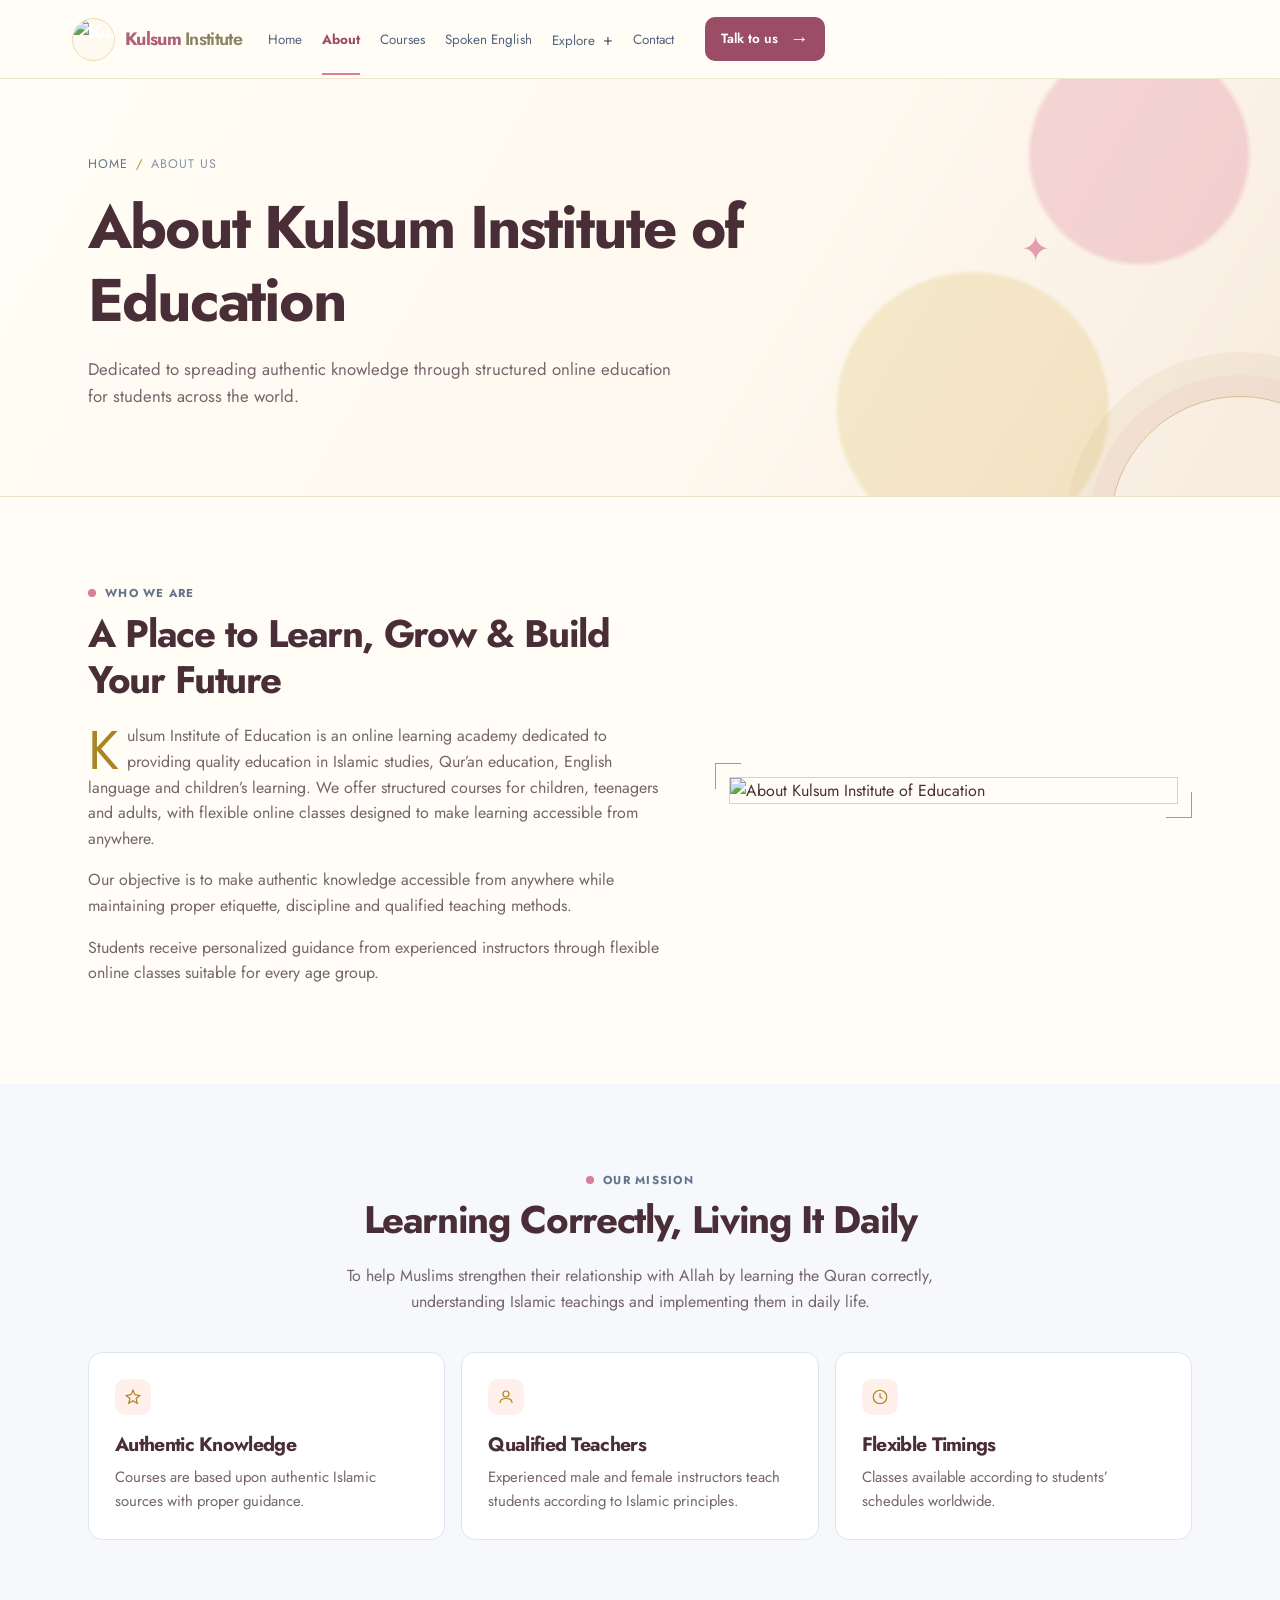
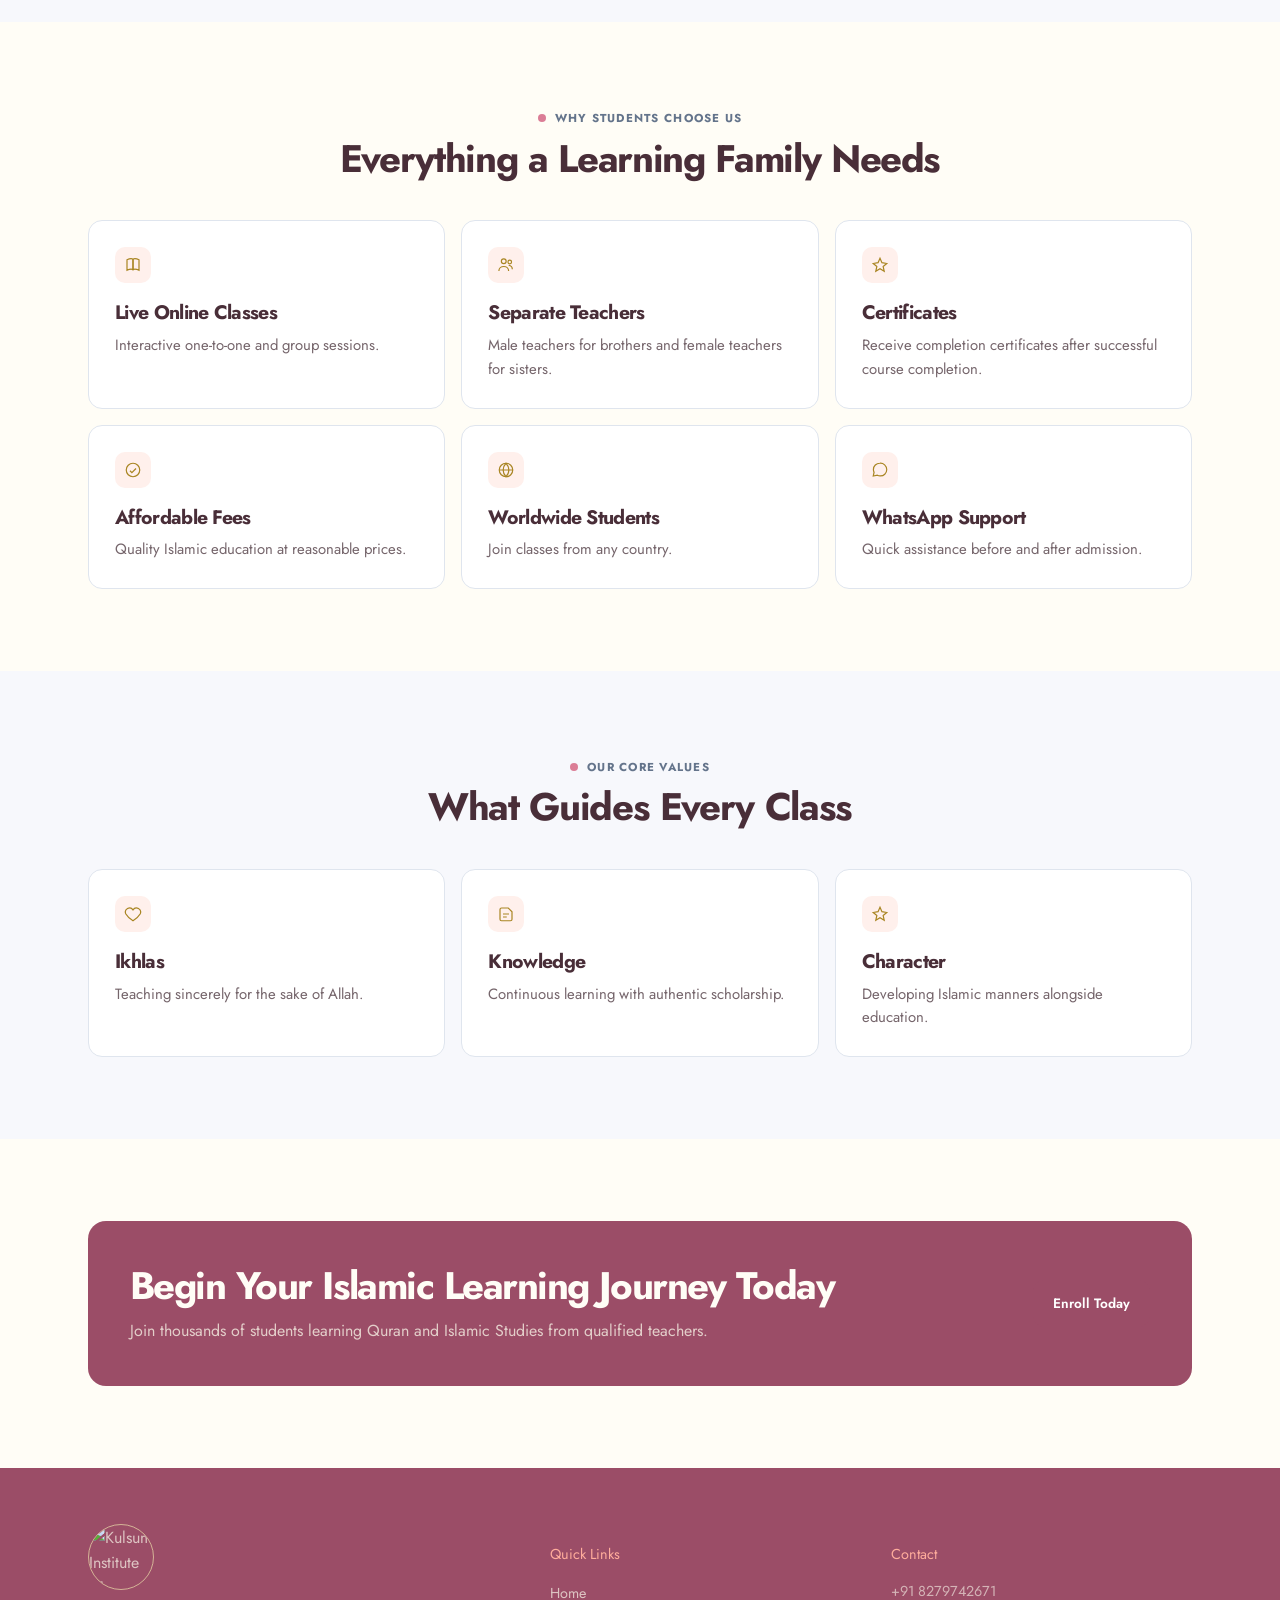
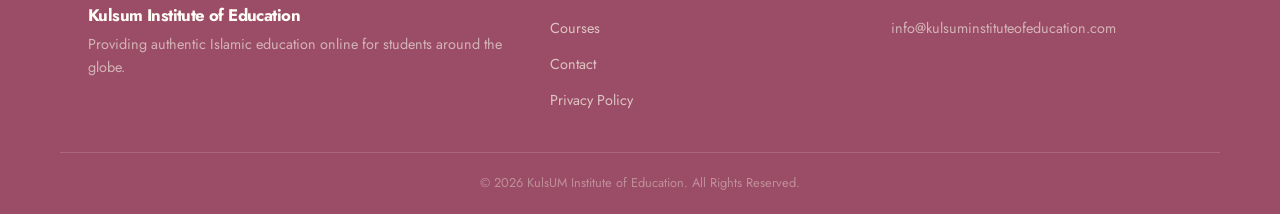
==== commit 97279ccd: "Update about.html" ====
--- a/about.html
+++ b/about.html
@@ -46,7 +46,7 @@
 <div class="container">
 <div class="breadcrumb"><a href="index.html">Home</a><span>/</span>About Us</div>
 <h1>About Kulsum Institute of Education</h1>
-<p>Dedicated to spreading authentic Islamic knowledge through structured online education for students across the world.</p>
+<p>Dedicated to spreading authentic knowledge through structured online education for students across the world.</p>
 </div>
 </section>
 
@@ -55,9 +55,11 @@
 <div class="container about-grid">
 <div>
 <div class="eyebrow">Who We Are</div>
-<h2>An Online Home for Learning the Qur&rsquo;an</h2>
-<p>Kulsum Institute of Education is an online Islamic learning platform committed to providing quality Quran and Islamic education for children, adults, brothers and sisters worldwide.</p>
-<p>Our objective is to make authentic Islamic knowledge accessible from anywhere while maintaining proper Islamic etiquette, discipline and qualified teaching methods.</p>
+<h2>A Place to Learn, Grow & Build Your Future</h2>
+<p>Kulsum Institute of Education is an online learning academy dedicated to providing quality education in Islamic studies, Qur’an education, English language and children’s learning.
+We offer structured courses for children, teenagers and adults, with flexible online classes designed to make learning accessible from anywhere.
+</p>
+<p>Our objective is to make authentic knowledge accessible from anywhere while maintaining proper etiquette, discipline and qualified teaching methods.</p>
 <p>Students receive personalized guidance from experienced instructors through flexible online classes suitable for every age group.</p>
 </div>
 <div>
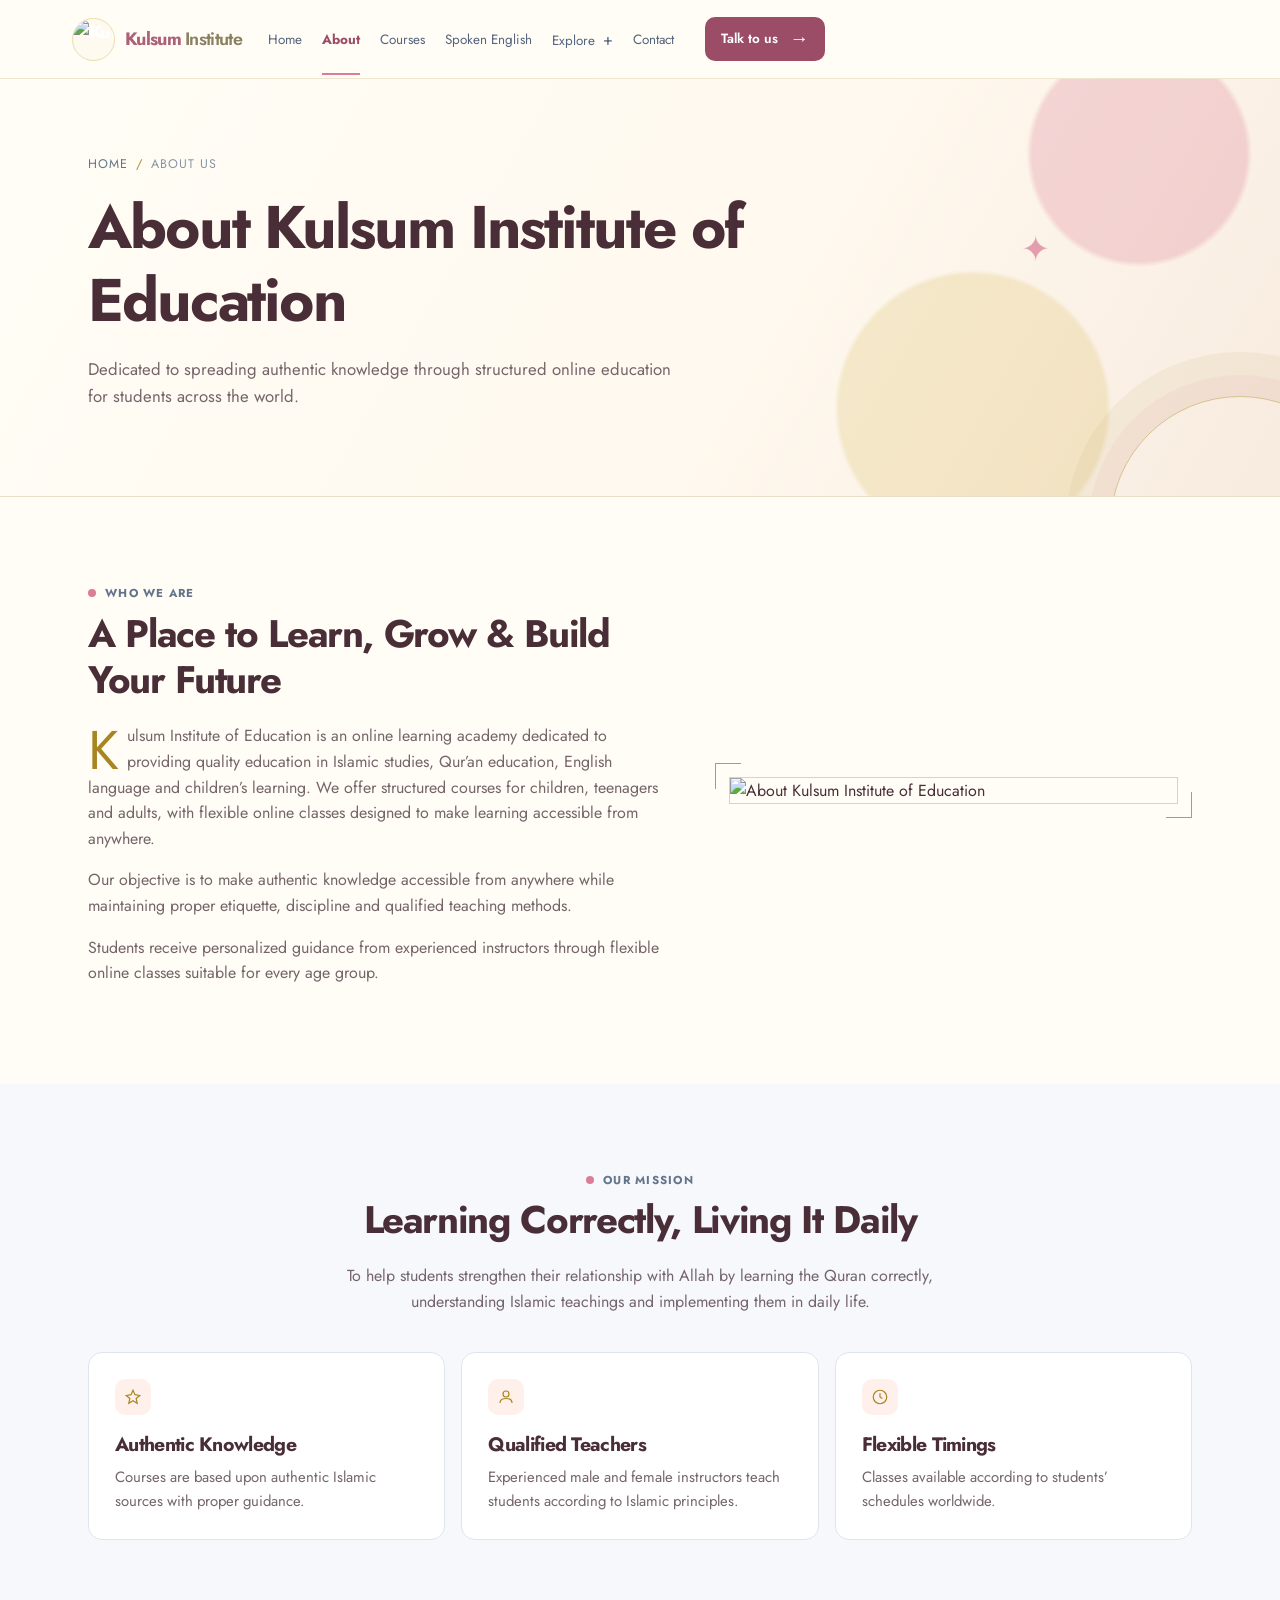
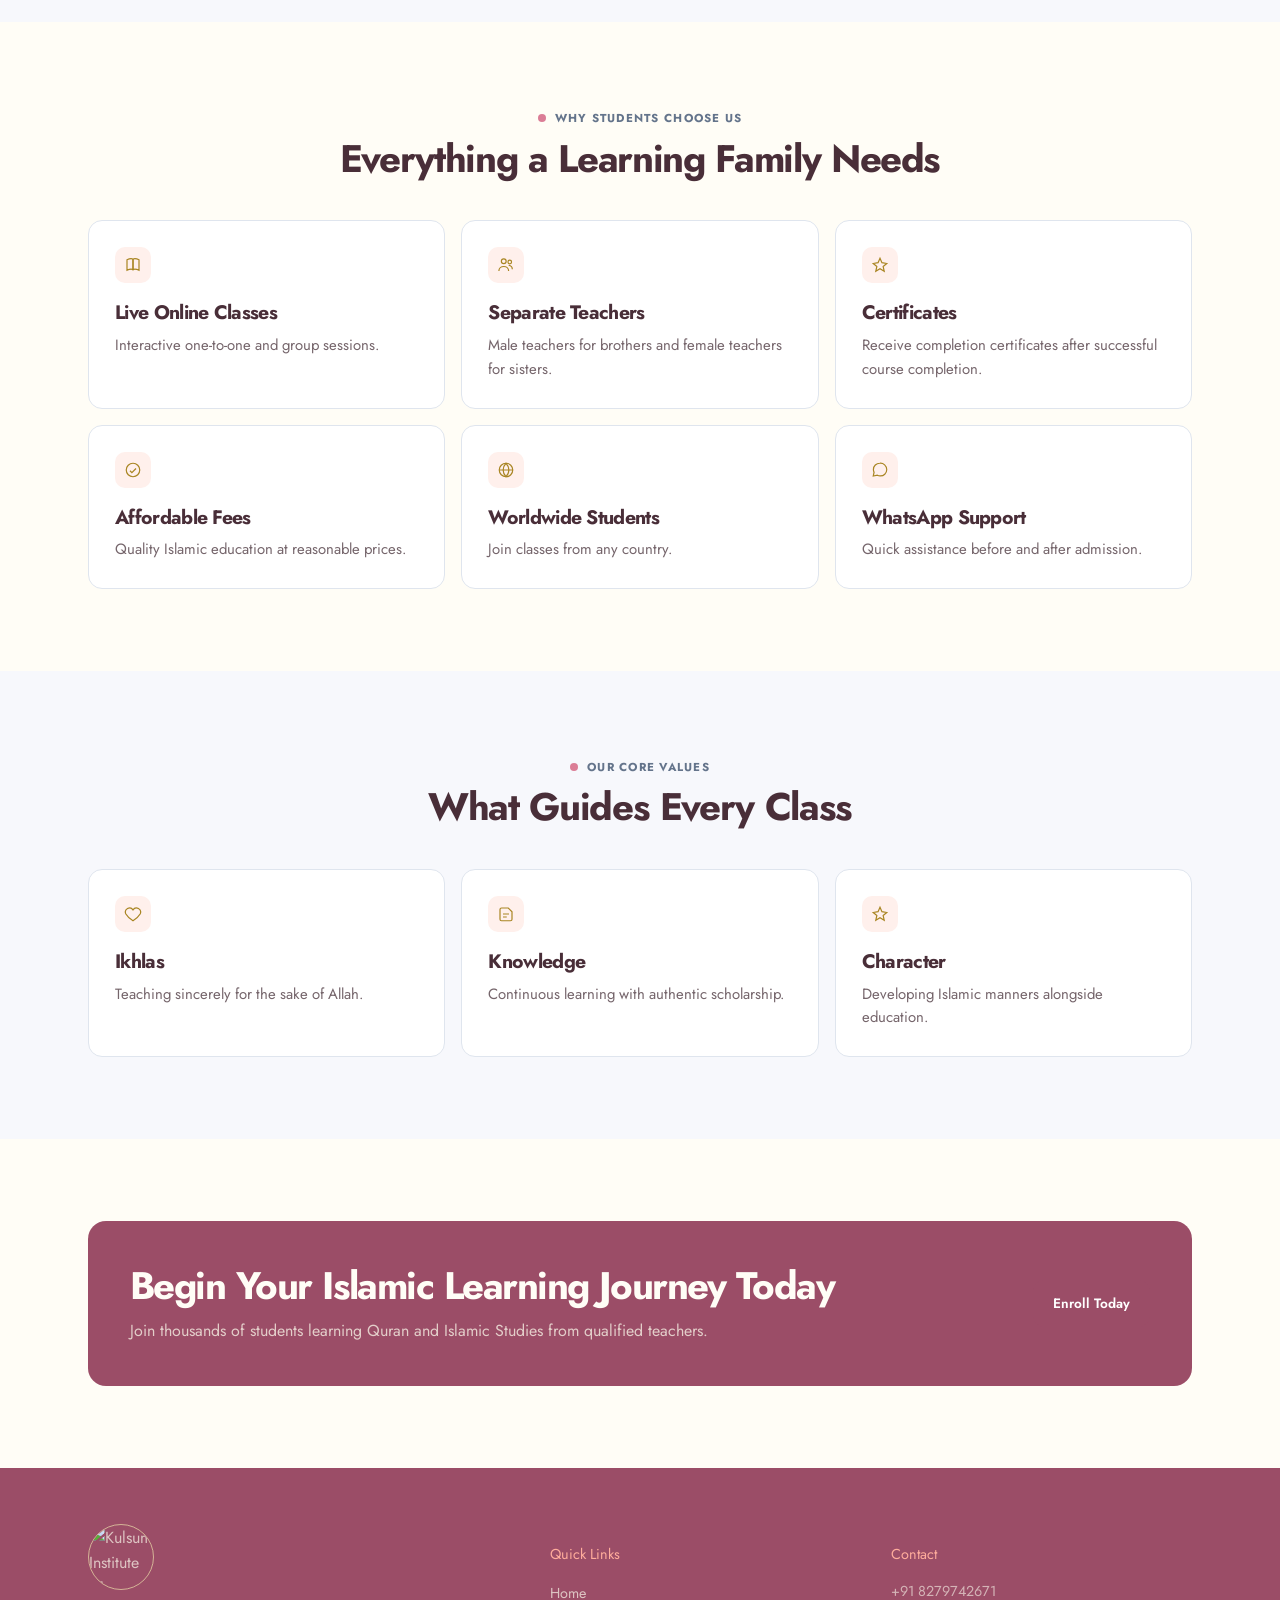
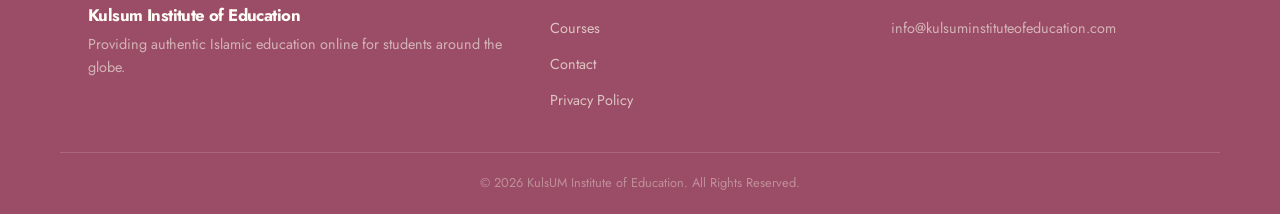
==== commit 992cc02a: "Update about.html" ====
--- a/about.html
+++ b/about.html
@@ -74,7 +74,7 @@
 <div class="section-head">
 <div class="eyebrow" style="justify-content:center">Our Mission</div>
 <h2>Learning Correctly, Living It Daily</h2>
-<p>To help Muslims strengthen their relationship with Allah by learning the Quran correctly, understanding Islamic teachings and implementing them in daily life.</p>
+<p>To help students strengthen their relationship with Allah by learning the Quran correctly, understanding Islamic teachings and implementing them in daily life.</p>
 </div>
 <div class="feature-grid">
 
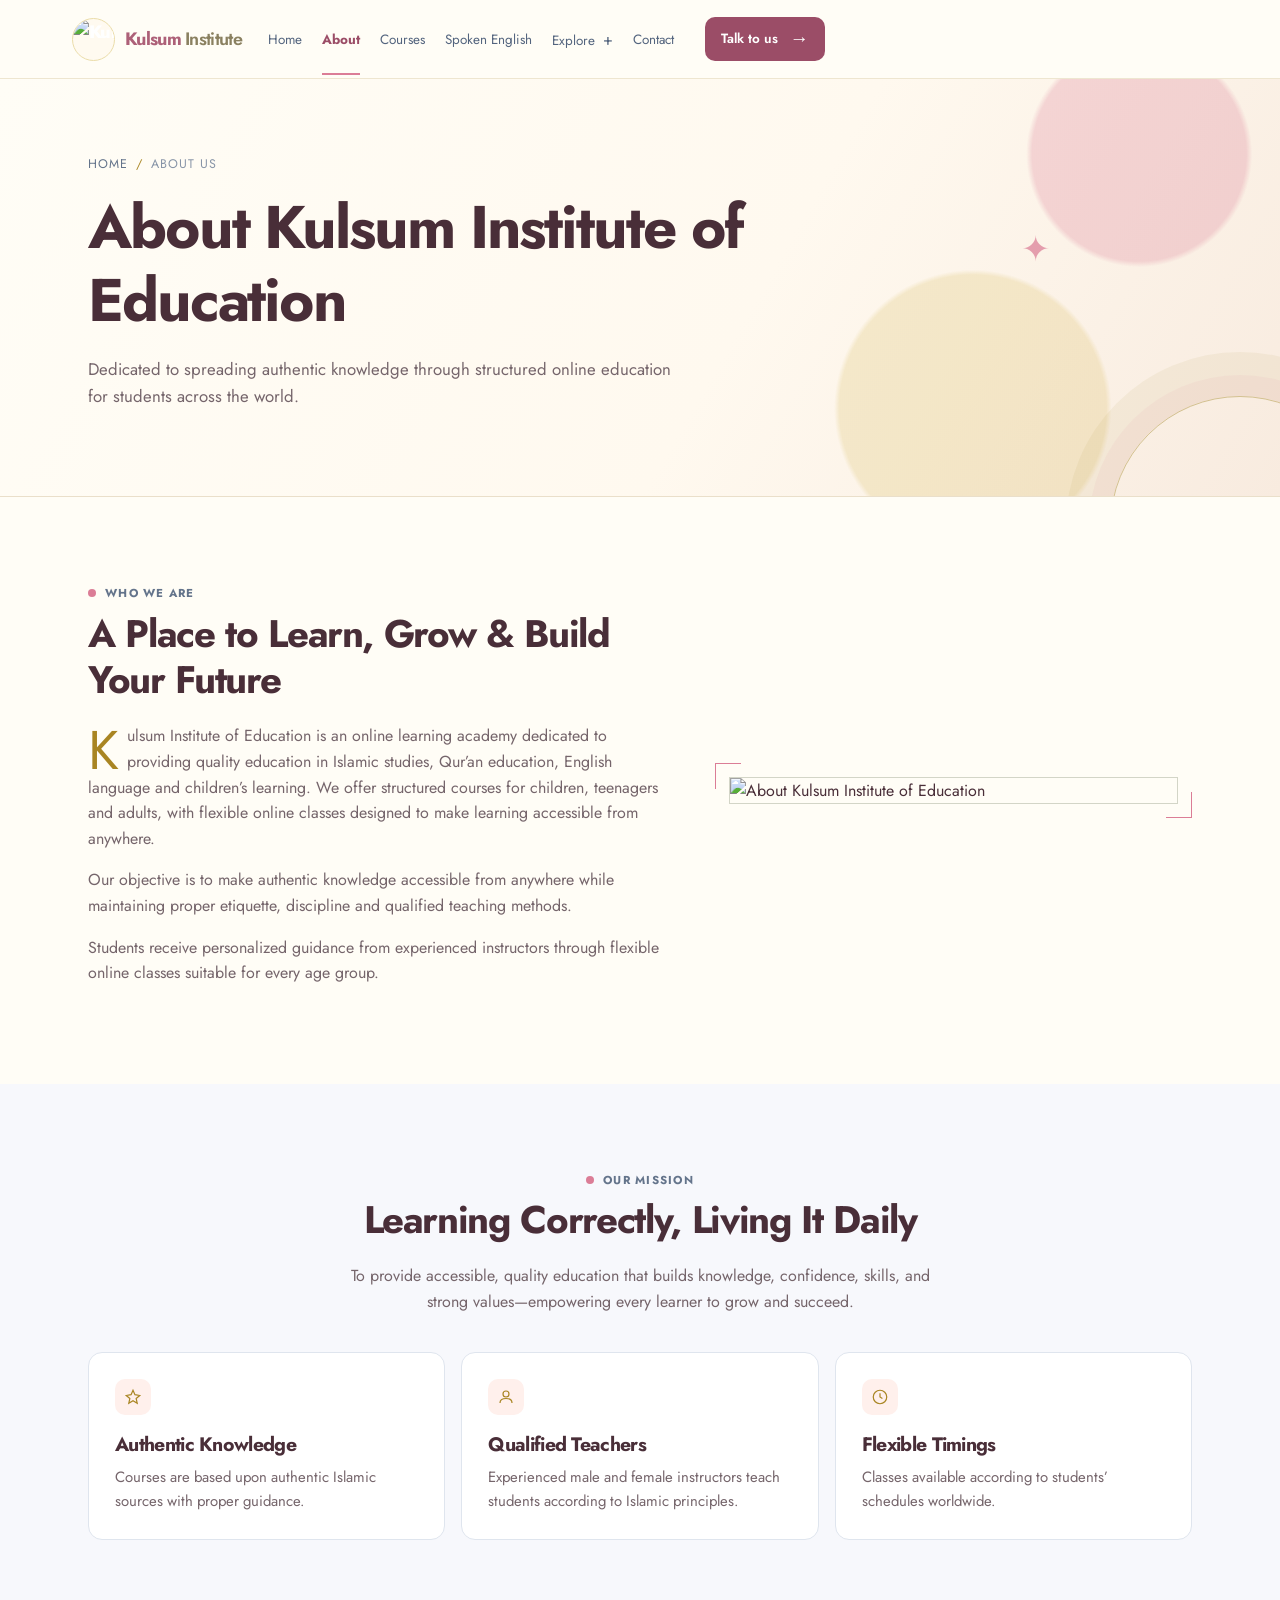
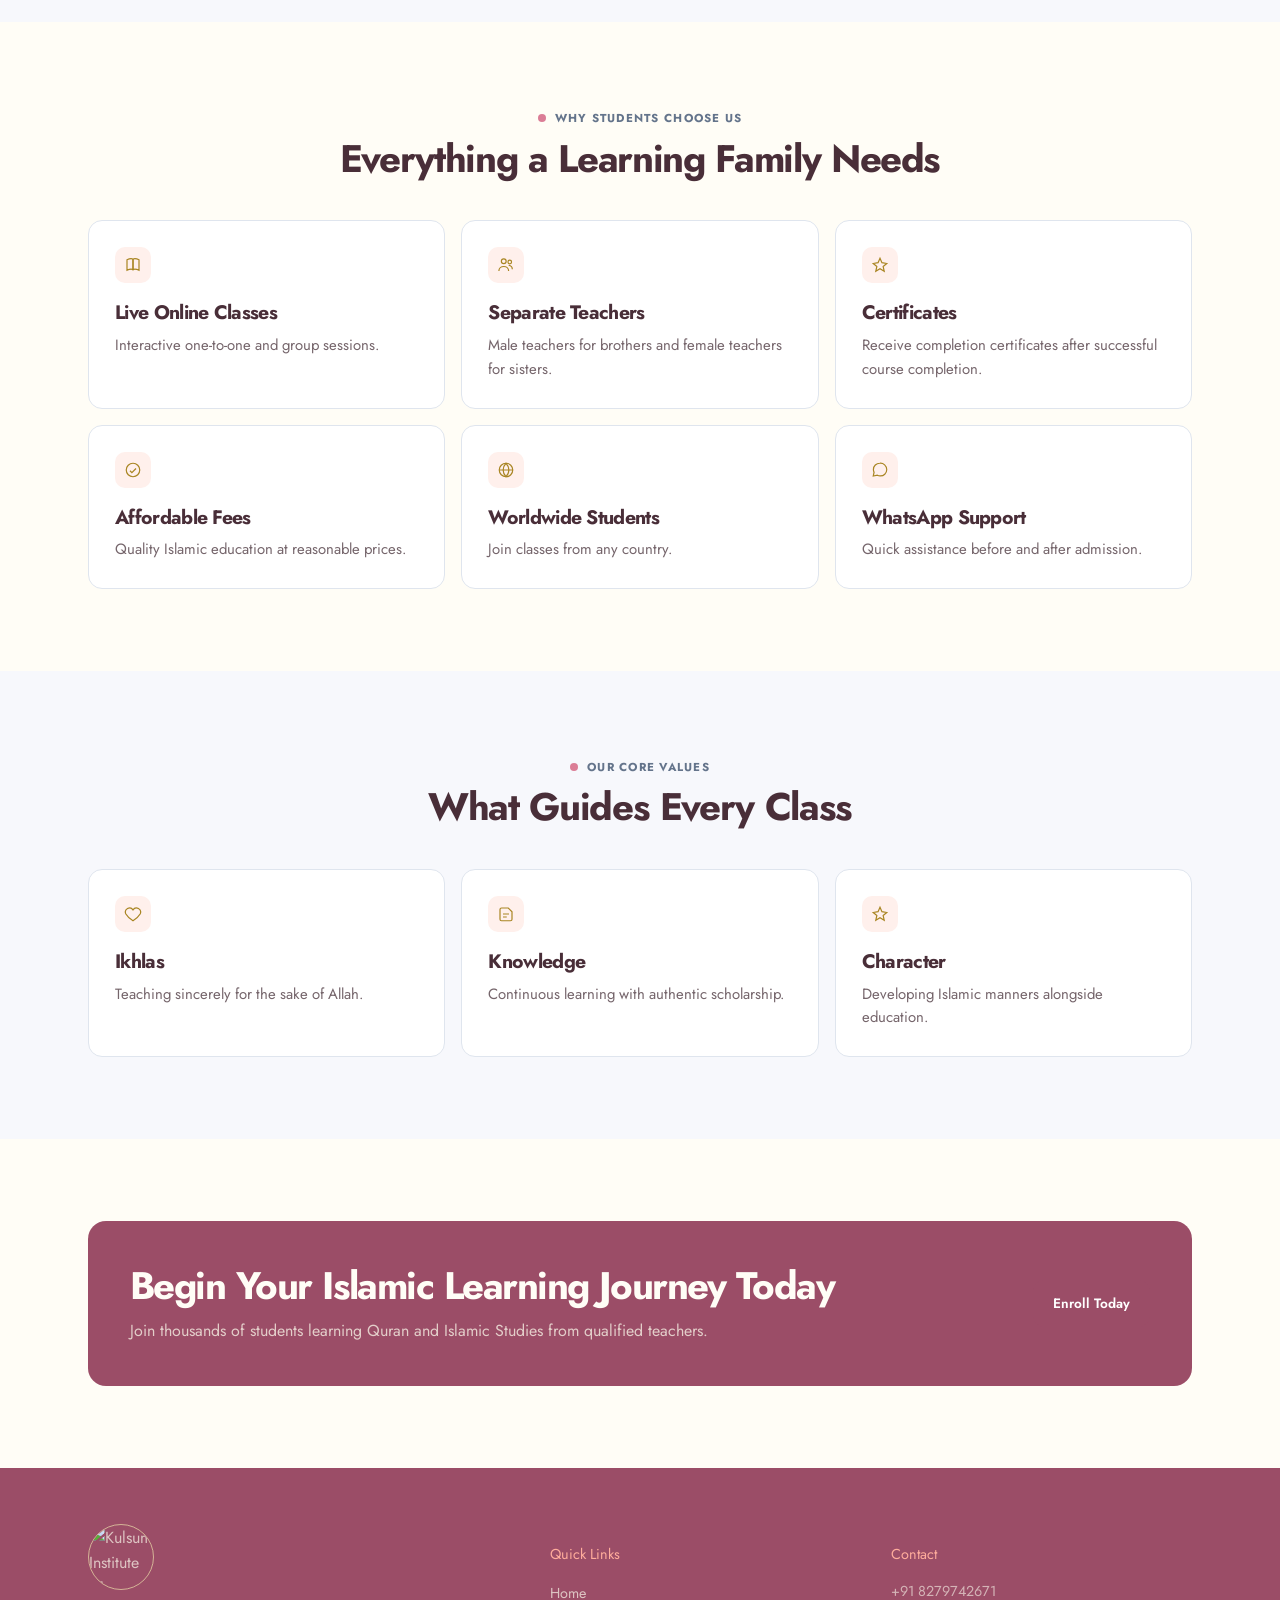
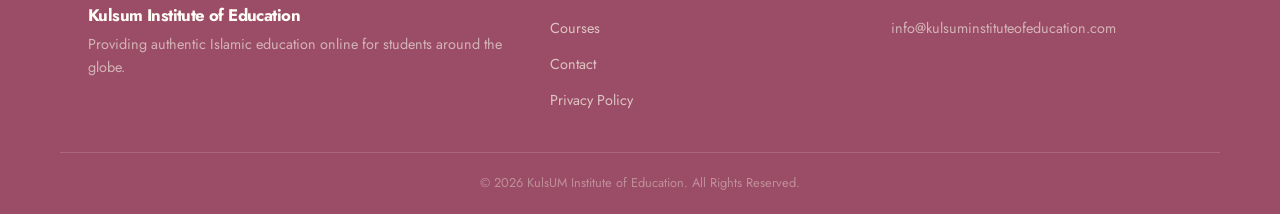
==== commit aa408bb3: "Update about.html" ====
--- a/about.html
+++ b/about.html
@@ -74,7 +74,7 @@
 <div class="section-head">
 <div class="eyebrow" style="justify-content:center">Our Mission</div>
 <h2>Learning Correctly, Living It Daily</h2>
-<p>To help students strengthen their relationship with Allah by learning the Quran correctly, understanding Islamic teachings and implementing them in daily life.</p>
+<p>To provide accessible, quality education that builds knowledge, confidence, skills, and strong values—empowering every learner to grow and succeed.</p>
 </div>
 <div class="feature-grid">
 
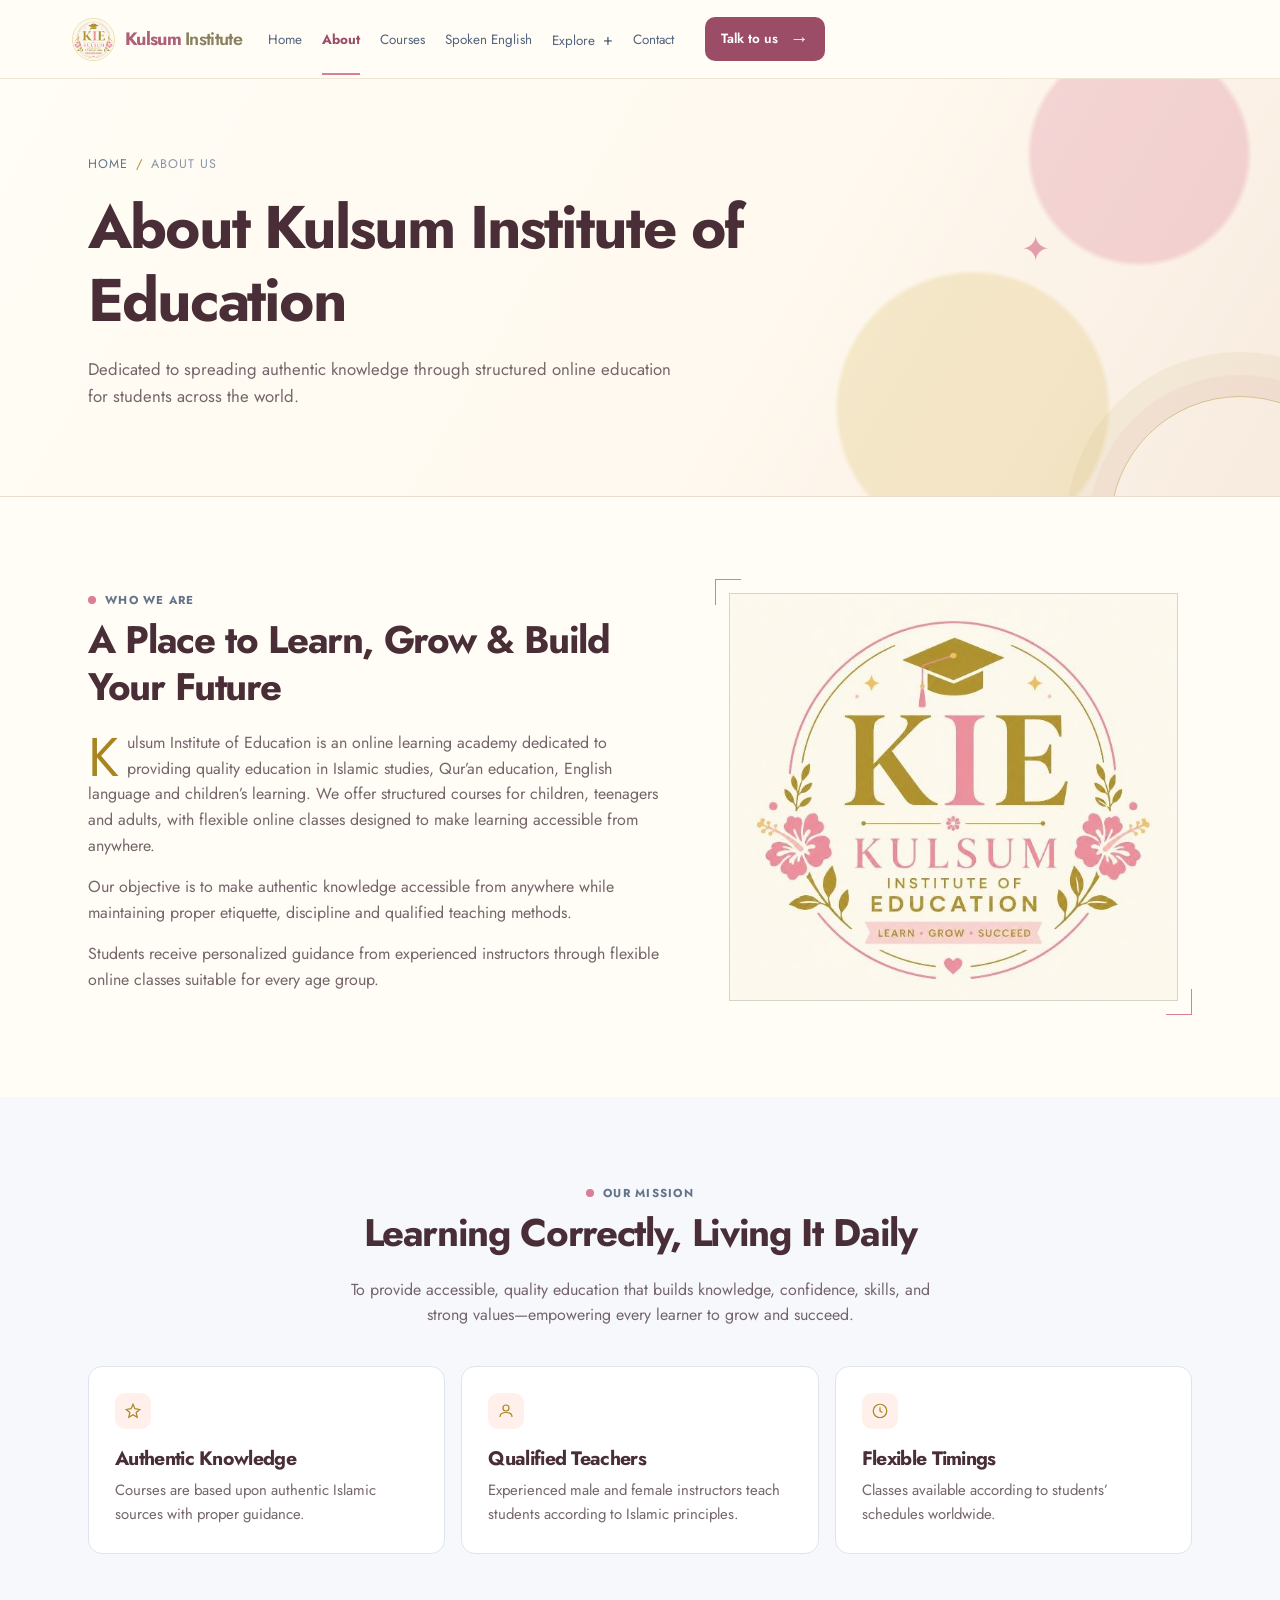
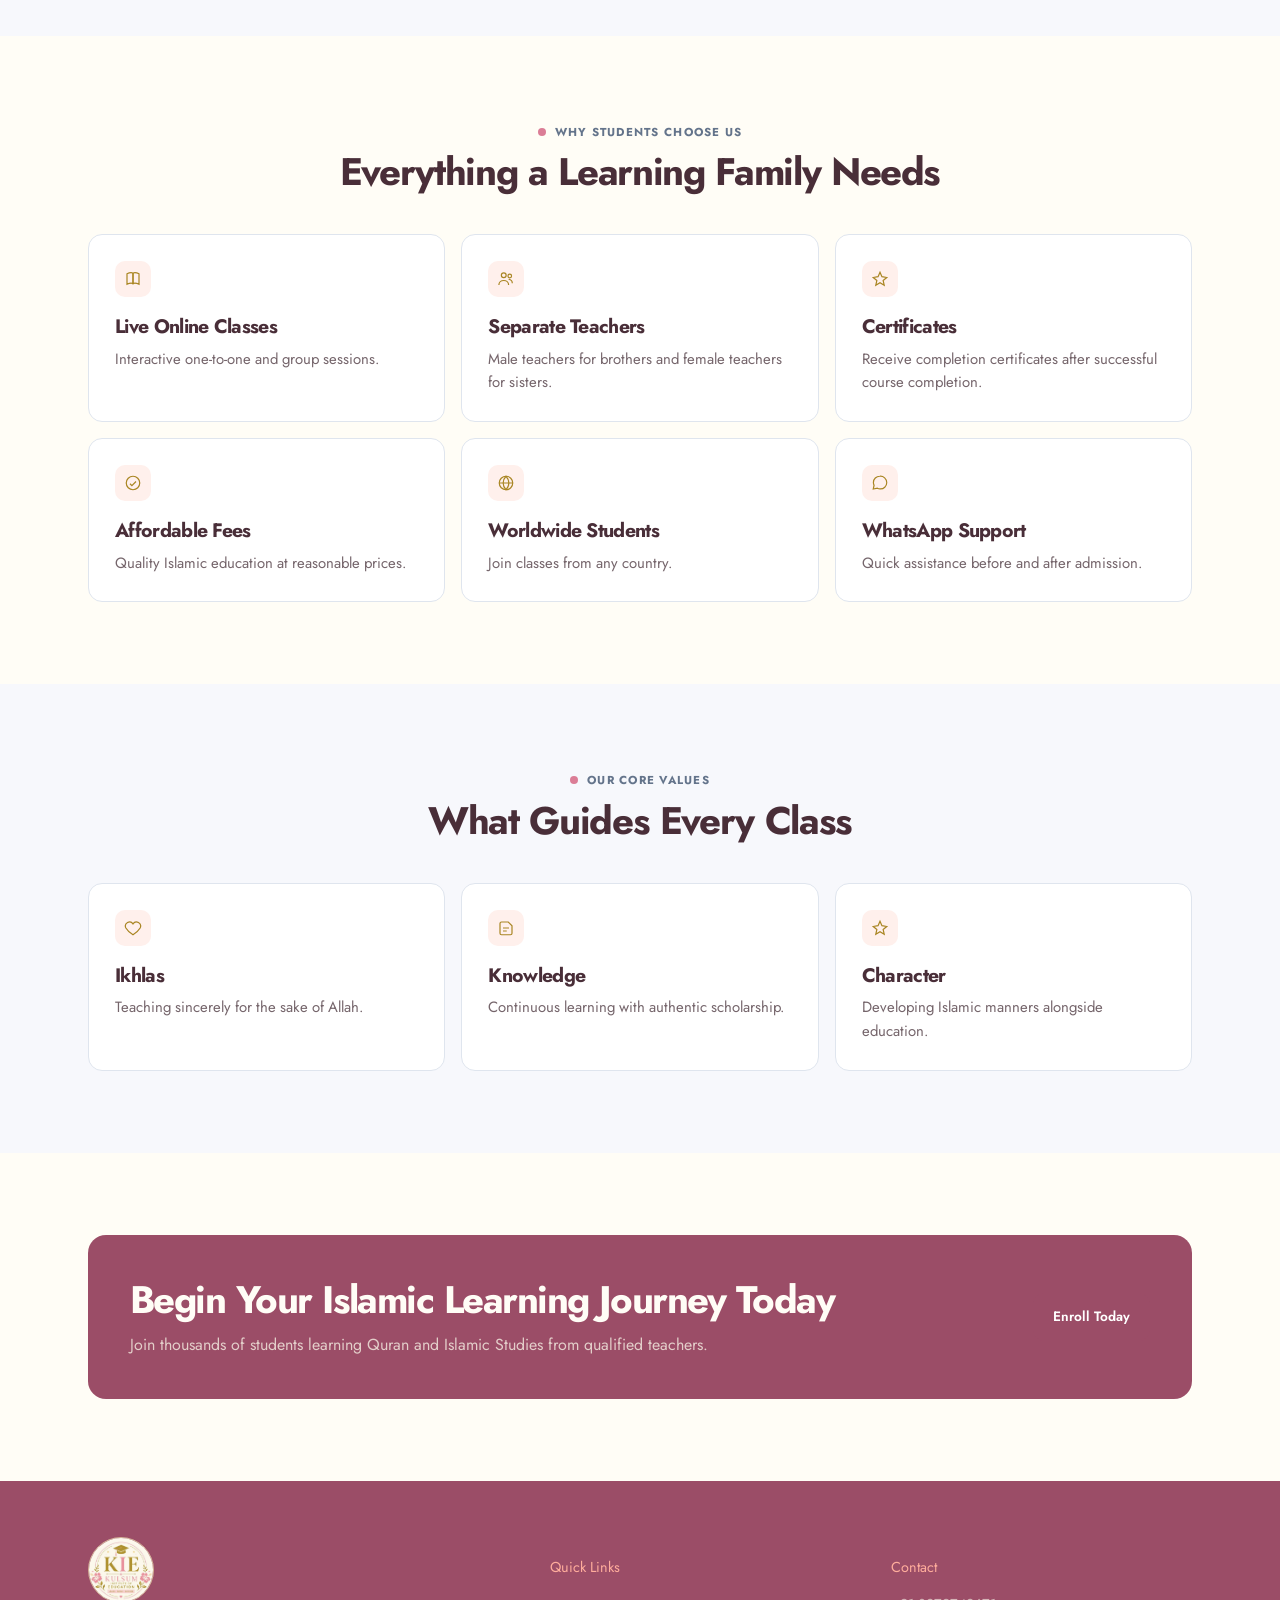
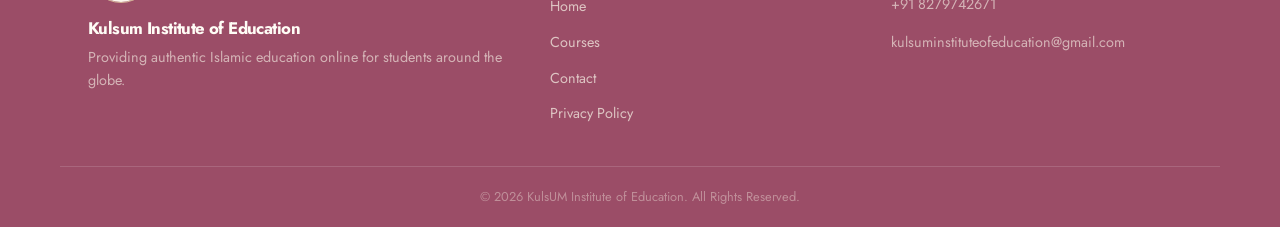
==== commit c1d3d267: "Update about.html" ====
--- a/about.html
+++ b/about.html
@@ -212,7 +212,7 @@
 <div>
 <h4>Contact</h4>
 <p>+91 8279742671</p>
-<p>info@kulsuminstituteofeducation.com</p>
+<p>kulsuminstituteofeducation@gmail.com</p>
 </div>
 </div>
 <div class="copyright">&copy; 2026 KulsUM Institute of Education. All Rights Reserved.</div>
--- a/style.css
+++ b/style.css
@@ -501,3 +501,23 @@
 
 /* Logo-led rose primary replaces every legacy dark-green primary element. */
 :root{--teal-950:#9B4D67;--teal-900:#9B4D67;--teal-800:#AD6078;--teal-700:#C47D91;--ink:#492E38;--ink-soft:#75656B}.site-footer{background:#9B4D67}.site-header .inst-button-dark{background:#9B4D67}.site-header .inst-menu span{background:#9B4D67}.site-header .inst-links a.active{color:#9B4D67}.site-header .inst-dropdown-panel a:hover,.site-header .inst-dropdown-panel a.active{color:#9B4D67!important}.page-hero h1{color:#492E38}.page-hero p{color:#75656B}.btn-gold{background:#9B4D67;border-color:#9B4D67}.btn-gold:hover{background:#7D3B52;border-color:#7D3B52}.btn-outline{color:#9B4D67}.btn-outline:hover{background:#9B4D67;border-color:#9B4D67}.promo-banner,.workshop-highlight-media{background:#9B4D67}
+
+
+/* Spoken English test refinements */
+#topic-grid .feature-card { position:relative; overflow:hidden; }
+#topic-grid .feature-card::after {
+  content:"";
+  position:absolute; right:-28px; top:-28px; width:90px; height:90px;
+  border-radius:50%; background:rgba(219,125,150,.08);
+}
+.topic-button { margin-top:8px; }
+.test-result { background:#fffdf6; border-radius:14px; padding:30px 24px; }
+.test-solutions { text-align:left; margin-top:28px; border-top:1px solid #eadfca; padding-top:24px; }
+.test-solutions h3 { margin-bottom:18px; }
+.solution-item { padding:15px 0; border-bottom:1px solid #eadfca; color:#34402F; }
+.solution-item:last-child { border-bottom:0; }
+.solution-item p { margin:6px 0 0; font-size:.9rem; }
+.test-option:has(input:checked) { background:#fbf4ef; color:#492E38; }
+@media(max-width:760px){
+  .test-solutions { margin-top:22px; }
+}
